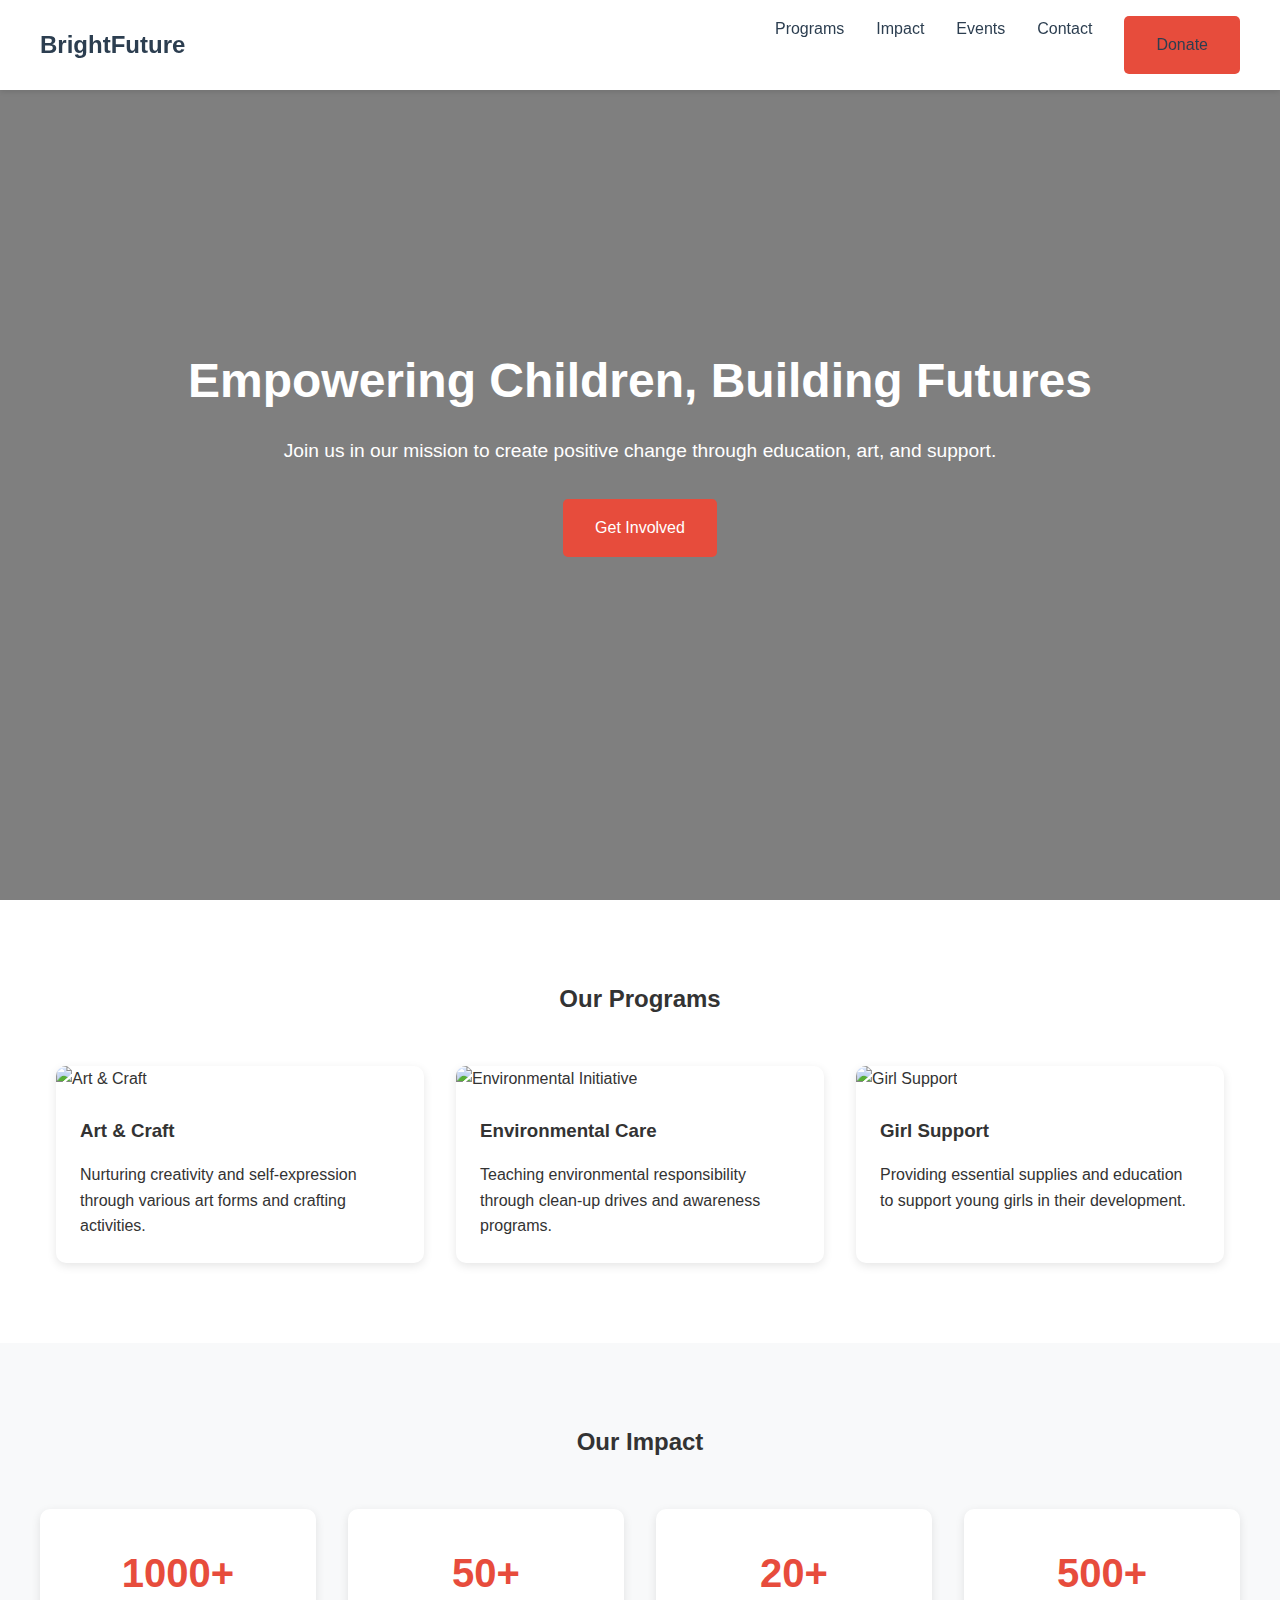
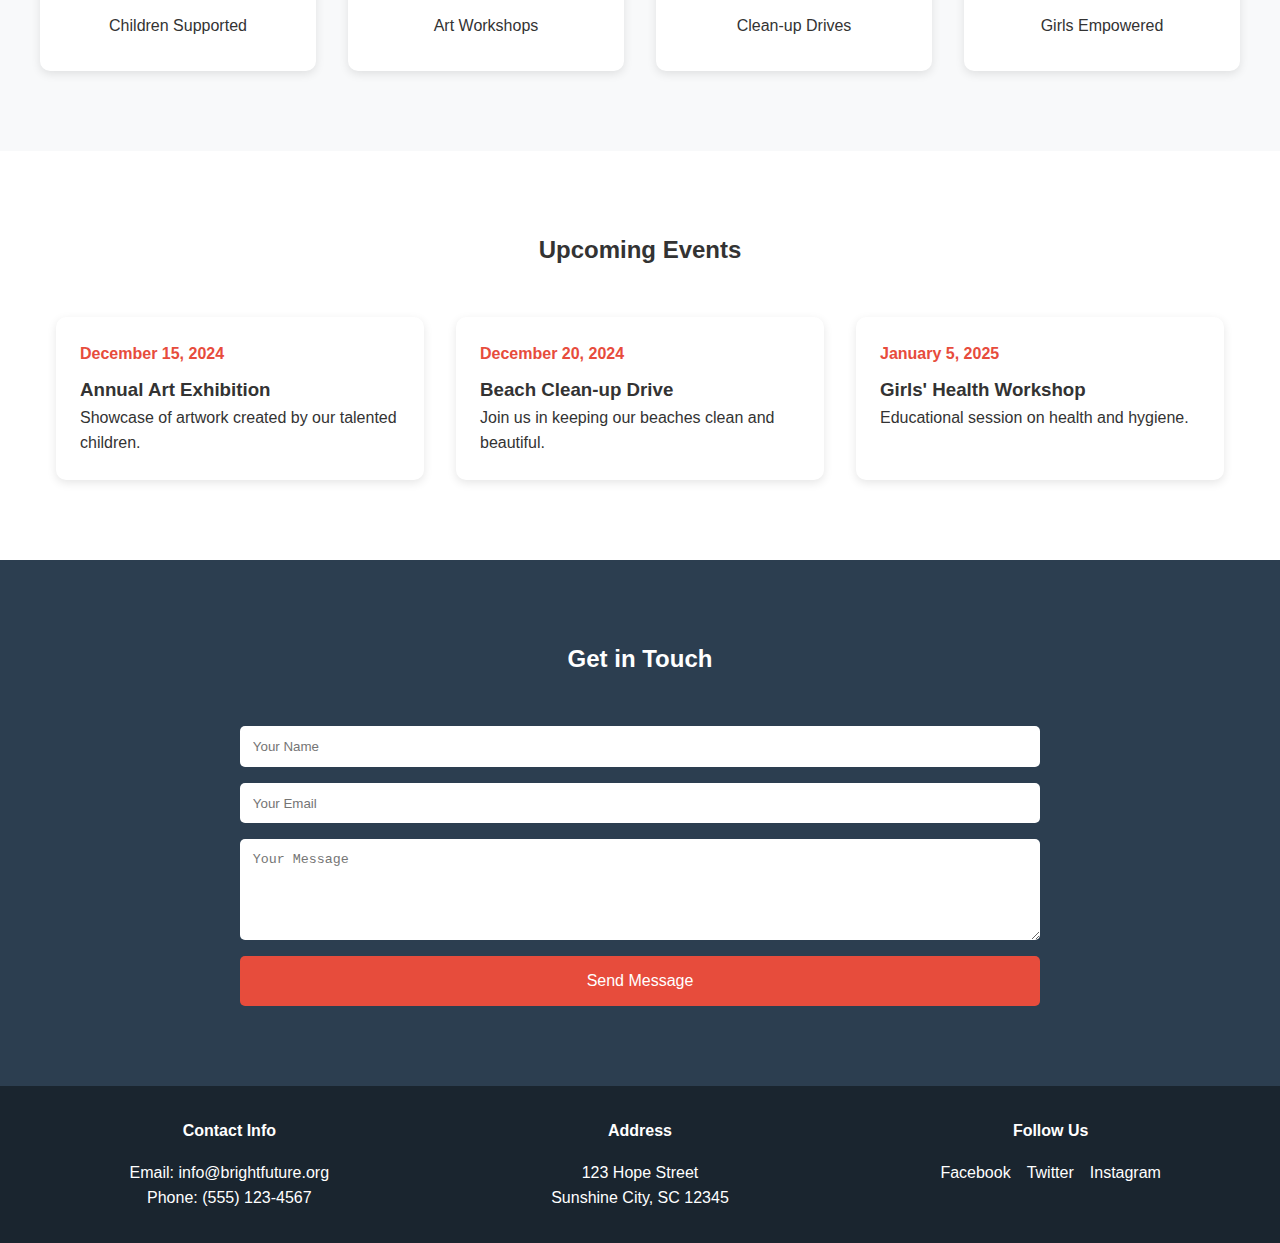
==== index.html @ 6d3e2729 "first commit" ====
<!DOCTYPE html>
<html lang="en">
<head>
    <meta charset="UTF-8">
    <meta name="viewport" content="width=device-width, initial-scale=1.0">
    <title>BrightFuture - Empowering Children</title>
    <link rel="stylesheet" href="index.css">
    <style>

    </style>
</head>
<body>
    <nav>
        <div class="nav-content">
            <div class="logo">BrightFuture</div>
            <div class="nav-links">
                <a href="#programs">Programs</a>
                <a href="#impact">Impact</a>
                <a href="#events">Events</a>
                <a href="#contact">Contact</a>
                <a href="#" class="cta-button">Donate</a>
            </div>
        </div>
    </nav>

    <section class="hero">
        <div class="hero-content">
            <h1>Empowering Children, Building Futures</h1>
            <p>Join us in our mission to create positive change through education, art, and support.</p>
            <a href="#contact" class="cta-button">Get Involved</a>
        </div>
    </section>

    <section id="programs" class="programs">
        <h2 class="section-title">Our Programs</h2>
        <div class="program-grid">
            <div class="program-card">
                <img src="/api/placeholder/400/300" alt="Art & Craft" class="program-image">
                <div class="program-content">
                    <h3>Art & Craft</h3>
                    <p>Nurturing creativity and self-expression through various art forms and crafting activities.</p>
                </div>
            </div>
            <div class="program-card">
                <img src="/api/placeholder/400/300" alt="Environmental Initiative" class="program-image">
                <div class="program-content">
                    <h3>Environmental Care</h3>
                    <p>Teaching environmental responsibility through clean-up drives and awareness programs.</p>
                </div>
            </div>
            <div class="program-card">
                <img src="/api/placeholder/400/300" alt="Girl Support" class="program-image">
                <div class="program-content">
                    <h3>Girl Support</h3>
                    <p>Providing essential supplies and education to support young girls in their development.</p>
                </div>
            </div>
        </div>
    </section>

    <section id="impact" class="impact">
        <div class="impact-content">
            <h2 class="section-title">Our Impact</h2>
            <div class="stats-grid">
                <div class="stat-card">
                    <div class="stat-number">1000+</div>
                    <p>Children Supported</p>
                </div>
                <div class="stat-card">
                    <div class="stat-number">50+</div>
                    <p>Art Workshops</p>
                </div>
                <div class="stat-card">
                    <div class="stat-number">20+</div>
                    <p>Clean-up Drives</p>
                </div>
                <div class="stat-card">
                    <div class="stat-number">500+</div>
                    <p>Girls Empowered</p>
                </div>
            </div>
        </div>
    </section>

    <section id="events" class="events">
        <h2 class="section-title">Upcoming Events</h2>
        <div class="event-list">
            <div class="event-card">
                <div class="event-content">
                    <div class="event-date">December 15, 2024</div>
                    <h3>Annual Art Exhibition</h3>
                    <p>Showcase of artwork created by our talented children.</p>
                </div>
            </div>
            <div class="event-card">
                <div class="event-content">
                    <div class="event-date">December 20, 2024</div>
                    <h3>Beach Clean-up Drive</h3>
                    <p>Join us in keeping our beaches clean and beautiful.</p>
                </div>
            </div>
            <div class="event-card">
                <div class="event-content">
                    <div class="event-date">January 5, 2025</div>
                    <h3>Girls' Health Workshop</h3>
                    <p>Educational session on health and hygiene.</p>
                </div>
            </div>
        </div>
    </section>

    <section id="contact" class="contact">
        <div class="contact-content">
            <h2 class="section-title">Get in Touch</h2>
            <form class="contact-form">
                <div class="form-group">
                    <input type="text" placeholder="Your Name" required>
                </div>
                <div class="form-group">
                    <input type="email" placeholder="Your Email" required>
                </div>
                <div class="form-group">
                    <textarea placeholder="Your Message" rows="5" required></textarea>
                </div>
                <button type="submit" class="submit-button">Send Message</button>
            </form>
        </div>
    </section>

    <footer>
        <div class="footer-content">
            <div class="footer-section">
                <h4>Contact Info</h4>
                <p>Email: info@brightfuture.org</p>
                <p>Phone: (555) 123-4567</p>
            </div>
            <div class="footer-section">
                <h4>Address</h4>
                <p>123 Hope Street</p>
                <p>Sunshine City, SC 12345</p>
            </div>
            <div class="footer-section">
                <h4>Follow Us</h4>
                <div class="social-links">
                    <a href="#">Facebook</a>
                    <a href="#">Twitter</a>
                    <a href="#">Instagram</a>
                </div>
            </div>
        </div>
    </footer>

    <script>
        // Smooth scrolling for navigation links
        document.querySelectorAll('a[href^="#"]').forEach(anchor => {
            anchor.addEventListener('click', function (e) {
                e.preventDefault();
                const target = document.querySelector(this.getAttribute('href'));
                if (target) {
                    target.scrollIntoView({
                        behavior: 'smooth'
                    });
                }
            });
        });

        // Form submission handler
        document.querySelector('.contact-form').addEventListener('submit', function(e) {
            e.preventDefault();
            alert('Thank you for your message! We will get back to you soon.');
            this.reset();
        });
    </script>
</body>
</html>
---- index.css ----
/* Reset and base styles */
        * {
            margin: 0;
            padding: 0;
            box-sizing: border-box;
        }

        body {
            font-family: 'Segoe UI', Tahoma, Geneva, Verdana, sans-serif;
            line-height: 1.6;
            color: #333;
        }

        /* Navigation */
        nav {
            background-color: #fff;
            padding: 1rem;
            position: fixed;
            width: 100%;
            top: 0;
            box-shadow: 0 2px 5px rgba(0,0,0,0.1);
            z-index: 1000;
        }

        .nav-content {
            max-width: 1200px;
            margin: 0 auto;
            display: flex;
            justify-content: space-between;
            align-items: center;
        }

        .logo {
            font-size: 1.5rem;
            font-weight: bold;
            color: #2c3e50;
        }

        .nav-links {
            display: flex;
            gap: 2rem;
        }

        .nav-links a {
            text-decoration: none;
            color: #2c3e50;
            font-weight: 500;
            transition: color 0.3s;
        }

        .nav-links a:hover {
            color: #e74c3c;
        }

        /* Hero Section */
        .hero {
            background-image: linear-gradient(rgba(0,0,0,0.5), rgba(0,0,0,0.5)), url('/api/placeholder/1200/600');
            height: 100vh;
            background-size: cover;
            background-position: center;
            display: flex;
            align-items: center;
            justify-content: center;
            text-align: center;
            color: white;
            padding: 0 1rem;
        }

        .hero-content h1 {
            font-size: 3rem;
            margin-bottom: 1rem;
        }

        .hero-content p {
            font-size: 1.2rem;
            margin-bottom: 2rem;
        }

        .cta-button {
            display: inline-block;
            padding: 1rem 2rem;
            background-color: #e74c3c;
            color: white;
            text-decoration: none;
            border-radius: 5px;
            transition: background-color 0.3s;
        }

        .cta-button:hover {
            background-color: #c0392b;
        }

        /* Programs Section */
        .programs {
            padding: 5rem 1rem;
            max-width: 1200px;
            margin: 0 auto;
        }

        .section-title {
            text-align: center;
            margin-bottom: 3rem;
        }

        .program-grid {
            display: grid;
            grid-template-columns: repeat(auto-fit, minmax(250px, 1fr));
            gap: 2rem;
        }

        .program-card {
            background: #fff;
            border-radius: 10px;
            overflow: hidden;
            box-shadow: 0 3px 10px rgba(0,0,0,0.1);
            transition: transform 0.3s;
        }

        .program-card:hover {
            transform: translateY(-5px);
        }

        .program-image {
            width: 100%;
            height: 200px;
            object-fit: cover;
        }

        .program-content {
            padding: 1.5rem;
        }

        .program-content h3 {
            margin-bottom: 1rem;
        }

        /* Impact Section */
        .impact {
            background-color: #f8f9fa;
            padding: 5rem 1rem;
        }

        .impact-content {
            max-width: 1200px;
            margin: 0 auto;
            text-align: center;
        }

        .stats-grid {
            display: grid;
            grid-template-columns: repeat(auto-fit, minmax(200px, 1fr));
            gap: 2rem;
            margin-top: 3rem;
        }

        .stat-card {
            background: white;
            padding: 2rem;
            border-radius: 10px;
            box-shadow: 0 3px 10px rgba(0,0,0,0.1);
        }

        .stat-number {
            font-size: 2.5rem;
            font-weight: bold;
            color: #e74c3c;
            margin-bottom: 0.5rem;
        }

        /* Events Section */
        .events {
            padding: 5rem 1rem;
            max-width: 1200px;
            margin: 0 auto;
        }

        .event-list {
            display: grid;
            grid-template-columns: repeat(auto-fit, minmax(300px, 1fr));
            gap: 2rem;
        }

        .event-card {
            background: white;
            border-radius: 10px;
            overflow: hidden;
            box-shadow: 0 3px 10px rgba(0,0,0,0.1);
        }

        .event-content {
            padding: 1.5rem;
        }

        .event-date {
            color: #e74c3c;
            font-weight: bold;
            margin-bottom: 0.5rem;
        }

        /* Contact Section */
        .contact {
            background-color: #2c3e50;
            color: white;
            padding: 5rem 1rem;
        }

        .contact-content {
            max-width: 800px;
            margin: 0 auto;
            text-align: center;
        }

        .contact-form {
            display: grid;
            gap: 1rem;
            margin-top: 2rem;
        }

        .form-group {
            display: grid;
            gap: 0.5rem;
        }

        input, textarea {
            padding: 0.8rem;
            border: none;
            border-radius: 5px;
        }

        .submit-button {
            background-color: #e74c3c;
            color: white;
            border: none;
            padding: 1rem;
            border-radius: 5px;
            cursor: pointer;
            font-size: 1rem;
            transition: background-color 0.3s;
        }

        .submit-button:hover {
            background-color: #c0392b;
        }

        /* Footer */
        footer {
            background-color: #1a252f;
            color: white;
            padding: 2rem 1rem;
            text-align: center;
        }

        .footer-content {
            max-width: 1200px;
            margin: 0 auto;
            display: grid;
            grid-template-columns: repeat(auto-fit, minmax(200px, 1fr));
            gap: 2rem;
        }

        .footer-section h4 {
            margin-bottom: 1rem;
        }

        .social-links {
            display: flex;
            justify-content: center;
            gap: 1rem;
            margin-top: 1rem;
        }

        .social-links a {
            color: white;
            text-decoration: none;
        }

        /* Mobile Responsive */
        @media (max-width: 768px) {
            .nav-content {
                flex-direction: column;
                gap: 1rem;
            }

            .hero-content h1 {
                font-size: 2rem;
            }

            .stats-grid {
                grid-template-columns: 1fr;
            }
        }
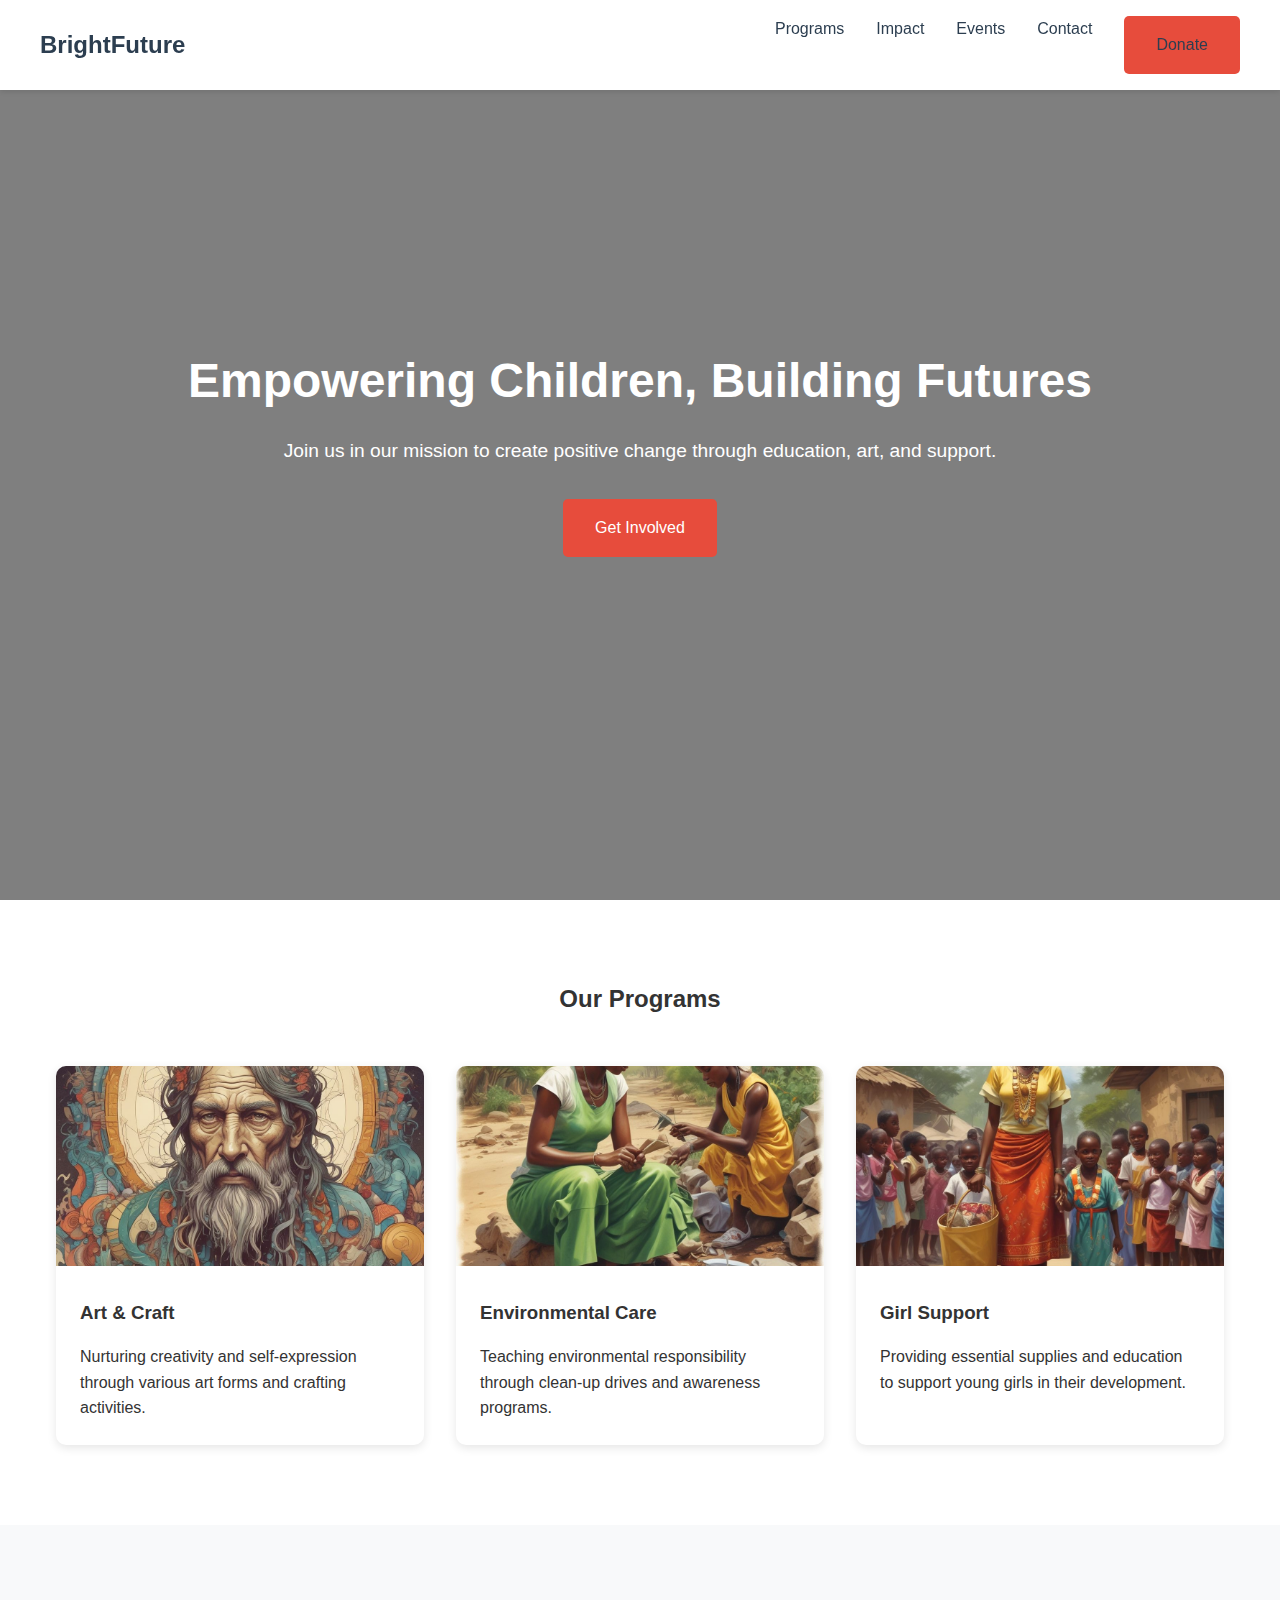
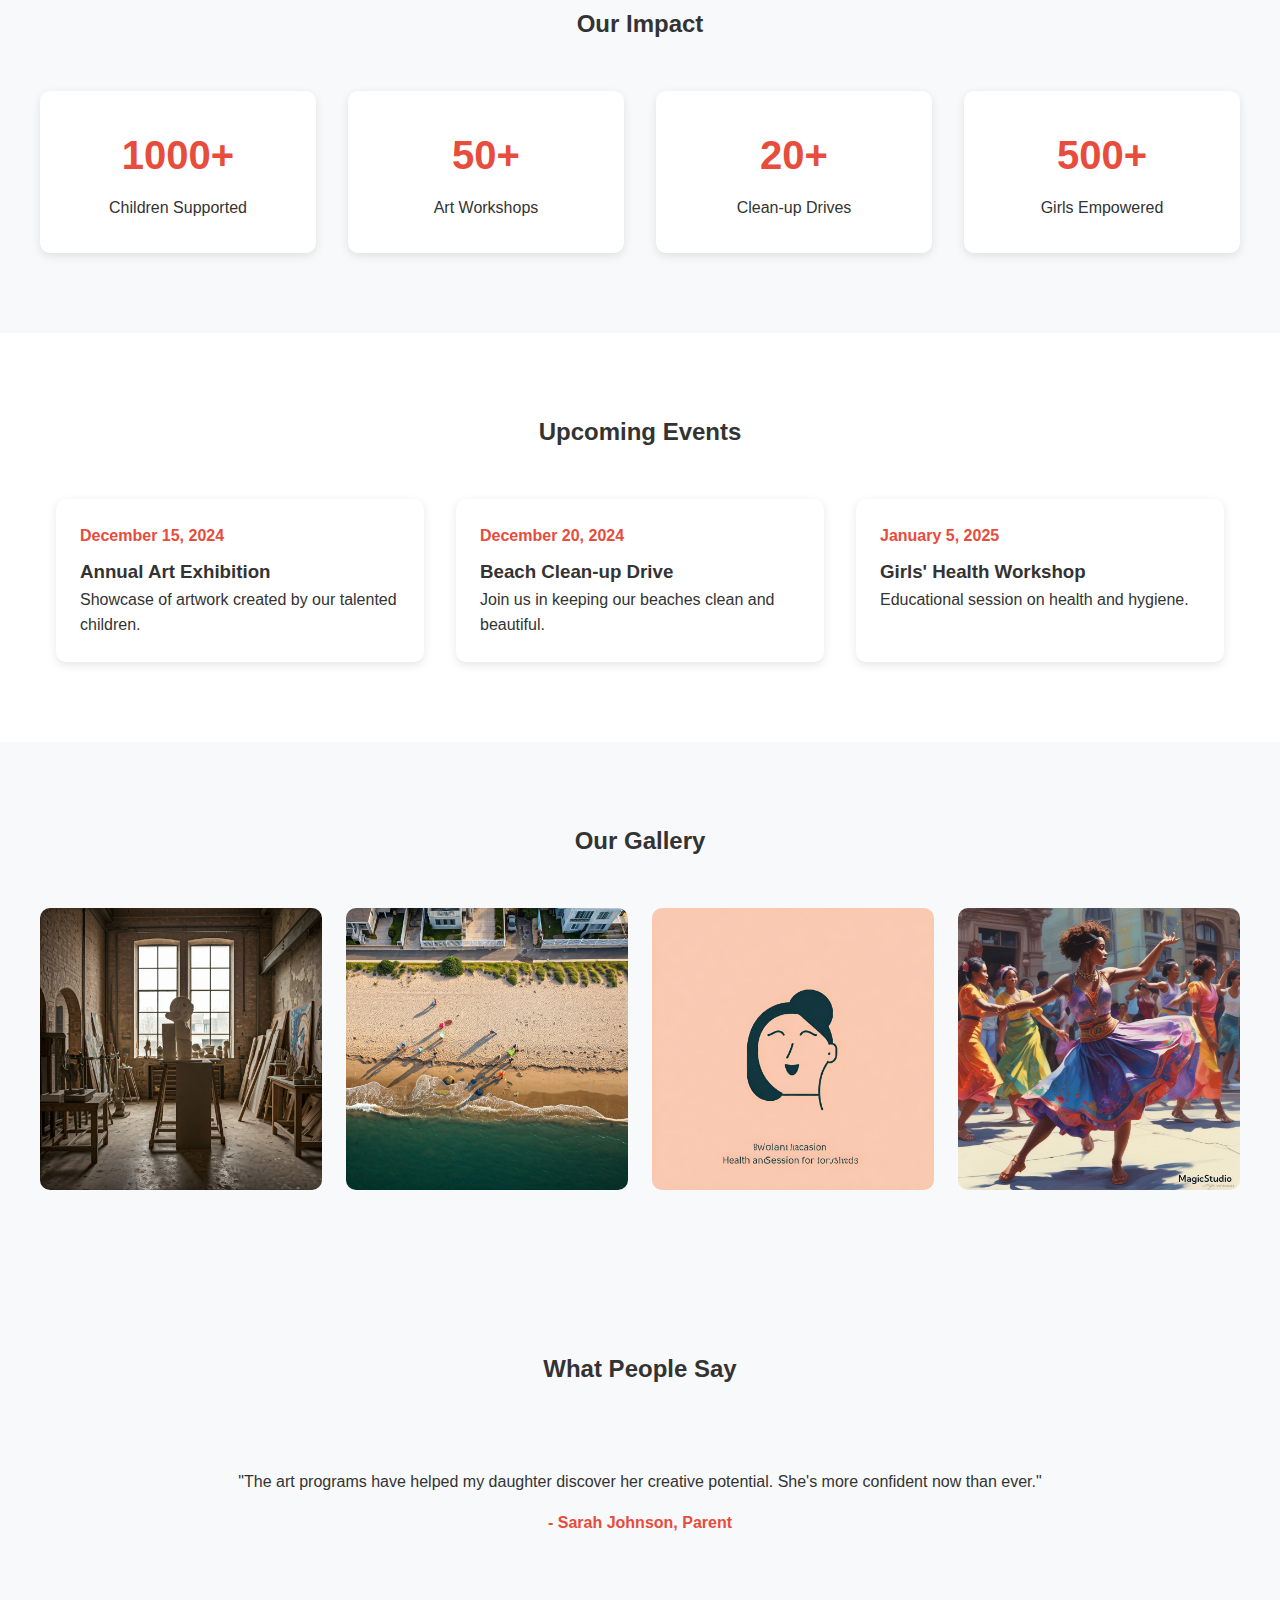
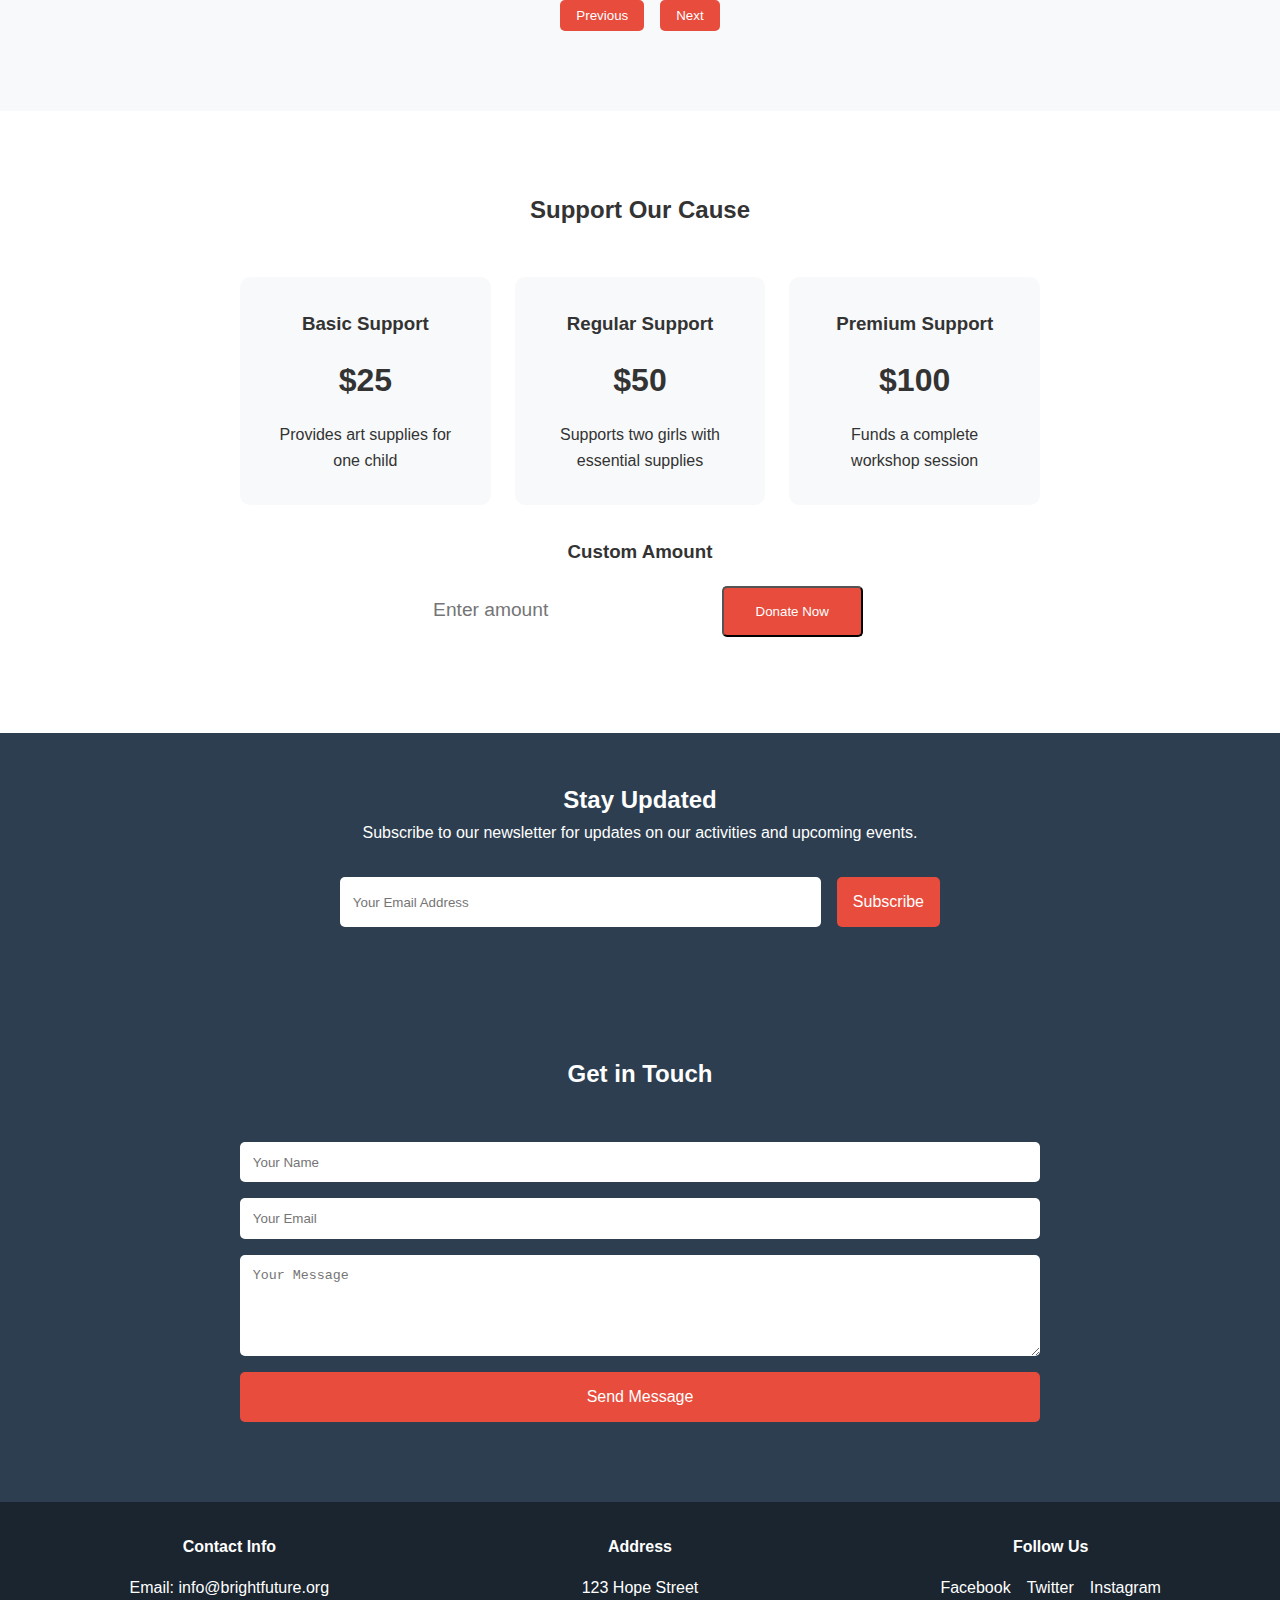
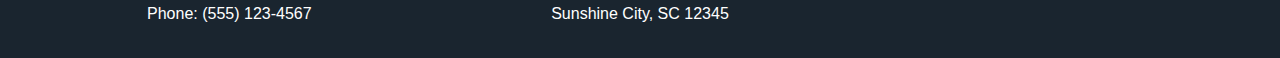
==== commit b7c4911e: "2nd  commit" ====
--- a/index.html
+++ b/index.html
@@ -11,6 +11,7 @@
     </style>
 </head>
 <body>
+    <div class="progress-bar"></div>
     <nav>
         <div class="nav-content">
             <div class="logo">BrightFuture</div>
@@ -23,7 +24,7 @@
             </div>
         </div>
     </nav>
-
+    
     <section class="hero">
         <div class="hero-content">
             <h1>Empowering Children, Building Futures</h1>
@@ -36,21 +37,21 @@
         <h2 class="section-title">Our Programs</h2>
         <div class="program-grid">
             <div class="program-card">
-                <img src="/api/placeholder/400/300" alt="Art & Craft" class="program-image">
+                <img src="images/programs/art&craft.jpg" alt="Art & Craft" class="program-image">
                 <div class="program-content">
                     <h3>Art & Craft</h3>
                     <p>Nurturing creativity and self-expression through various art forms and crafting activities.</p>
                 </div>
             </div>
             <div class="program-card">
-                <img src="/api/placeholder/400/300" alt="Environmental Initiative" class="program-image">
+                <img src="images/programs/enviroment.jpg" alt="Environmental Initiative" class="program-image">
                 <div class="program-content">
                     <h3>Environmental Care</h3>
                     <p>Teaching environmental responsibility through clean-up drives and awareness programs.</p>
                 </div>
             </div>
             <div class="program-card">
-                <img src="/api/placeholder/400/300" alt="Girl Support" class="program-image">
+                <img src="images/programs/girl-support.jpg" alt="Girl Support" class="program-image">
                 <div class="program-content">
                     <h3>Girl Support</h3>
                     <p>Providing essential supplies and education to support young girls in their development.</p>
@@ -110,6 +111,107 @@
         </div>
     </section>
 
+    <section class="gallery">
+        <div class="gallery-content">
+            <h2 class="section-title">Our Gallery</h2>
+            <div class="gallery-grid">
+                <div class="gallery-item">
+                    <img src="images/gallery/Art-workshop.jpeg" alt="Art Workshop">
+                    <div class="gallery-overlay">
+                        <h3>Art Workshop</h3>
+                        <p>Children expressing creativity through painting</p>
+                    </div>
+                </div>
+                <div class="gallery-item">
+                    <img src="images/gallery/community-cleanup.jpeg" alt="Community Cleanup">
+                    <div class="gallery-overlay">
+                        <h3>Community Cleanup</h3>
+                        <p>Community effort to clean our beaches</p>
+                    </div>
+                </div>
+                <div class="gallery-item">
+                    <img src="images/gallery/girls.jpeg" alt="Girls Workshop">
+                    <div class="gallery-overlay">
+                        <h3>Girls Workshop</h3>
+                        <p>Educational session on health and hygiene</p>
+                    </div>
+                </div>
+                <div class="gallery-item">
+                    <img src="images/gallery/culture-events.jpg" alt="Cultural Event">
+                    <div class="gallery-overlay">
+                        <h3>Cultural Event</h3>
+                        <p>Celebrating diversity through dance</p>
+                    </div>
+                </div>
+            </div>
+        </div>
+    </section>
+
+    <section class="testimonials">
+        <div class="testimonials-content">
+            <h2 class="section-title">What People Say</h2>
+            <div class="testimonial-slider">
+                <div class="testimonial-track">
+                    <div class="testimonial-slide">
+                        <p>"The art programs have helped my daughter discover her creative potential. She's more confident now than ever."</p>
+                        <div class="testimonial-author">- Sarah Johnson, Parent</div>
+                    </div>
+                    <div class="testimonial-slide">
+                        <p>"The environmental initiatives teach our children to be responsible citizens. It's amazing to see them so passionate about cleaning up our community."</p>
+                        <div class="testimonial-author">- Michael Chen, Volunteer</div>
+                    </div>
+                    <div class="testimonial-slide">
+                        <p>"The support provided to young girls has made a significant impact in our community. It's truly transformative."</p>
+                        <div class="testimonial-author">- Emily Rodriguez, Community Leader</div>
+                    </div>
+                </div>
+                <div class="slider-buttons">
+                    <button class="slider-button prev">Previous</button>
+                    <button class="slider-button next">Next</button>
+                </div>
+            </div>
+        </div>
+    </section>
+
+    <section class="donation">
+        <div class="donation-content">
+            <h2 class="section-title">Support Our Cause</h2>
+            <div class="donation-options">
+                <div class="donation-option" data-amount="25">
+                    <h3>Basic Support</h3>
+                    <div class="donation-amount">$25</div>
+                    <p>Provides art supplies for one child</p>
+                </div>
+                <div class="donation-option" data-amount="50">
+                    <h3>Regular Support</h3>
+                    <div class="donation-amount">$50</div>
+                    <p>Supports two girls with essential supplies</p>
+                </div>
+                <div class="donation-option" data-amount="100">
+                    <h3>Premium Support</h3>
+                    <div class="donation-amount">$100</div>
+                    <p>Funds a complete workshop session</p>
+                </div>
+            </div>
+            <div class="custom-donation">
+                <h3>Custom Amount</h3>
+                <input type="number" min="1" placeholder="Enter amount">
+                <button class="cta-button">Donate Now</button>
+            </div>
+        </div>
+    </section>
+
+    <section class="newsletter">
+        <div class="newsletter-content">
+            <h2>Stay Updated</h2>
+            <p>Subscribe to our newsletter for updates on our activities and upcoming events.</p>
+            <form class="newsletter-form">
+                <input type="email" placeholder="Your Email Address" required>
+                <button type="submit" class="submit-button">Subscribe</button>
+            </form>
+        </div>
+    </section>
+
     <section id="contact" class="contact">
         <div class="contact-content">
             <h2 class="section-title">Get in Touch</h2>
@@ -150,6 +252,15 @@
             </div>
         </div>
     </footer>
+
+    <!-- Modal -->
+    <div class="modal">
+        <div class="modal-content">
+            <button class="close-modal">&times;</button>
+            <h2>Thank You!</h2>
+            <p>Your submission has been received. We'll get back to you soon.</p>
+        </div>
+    </div>
 
     <script>
         // Smooth scrolling for navigation links
@@ -171,6 +282,101 @@
             alert('Thank you for your message! We will get back to you soon.');
             this.reset();
         });
+
+        // Mobile Menu Toggle
+        const mobileMenuButton = document.querySelector('.mobile-menu-button');
+        const navLinks = document.querySelector('.nav-links');
+
+        mobileMenuButton?.addEventListener('click', () => {
+            navLinks.classList.toggle('active');
+        });
+
+        // Testimonial Slider
+        let currentSlide = 0;
+        const track = document.querySelector('.testimonial-track');
+        const slides = document.querySelectorAll('.testimonial-slide');
+        const prevButton = document.querySelector('.slider-button.prev');
+        const nextButton = document.querySelector('.slider-button.next');
+
+        function updateSlider() {
+            track.style.transform = `translateX(-${currentSlide * 100}%)`;
+        }
+
+        prevButton?.addEventListener('click', () => {
+            currentSlide = (currentSlide - 1 + slides.length) % slides.length;
+            updateSlider();
+        });
+
+        nextButton?.addEventListener('click', () => {
+            currentSlide = (currentSlide + 1) % slides.length;
+            updateSlider();
+        });
+
+        // Auto-advance slides
+        setInterval(() => {
+            currentSlide = (currentSlide + 1) % slides.length;
+            updateSlider();
+        }, 5000);
+
+        // Donation Options
+        const donationOptions = document.querySelectorAll('.donation-option');
+        donationOptions.forEach(option => {
+            option.addEventListener('click', () => {
+                const amount = option.dataset.amount;
+                document.querySelector('.custom-donation input').value = amount;
+            });
+        });
+
+        // Progress Bar
+        window.addEventListener('scroll', () => {
+            const winScroll = document.body.scrollTop || document.documentElement.scrollTop;
+            const height = document.documentElement.scrollHeight - document.documentElement.clientHeight;
+            const scrolled = (winScroll / height) * 100;
+            document.querySelector('.progress-bar').style.width = scrolled + '%';
+        });
+
+        // Modal Handling
+        const modal = document.querySelector('.modal');
+        const closeModal = document.querySelector('.close-modal');
+
+        function showModal() {
+            modal.classList.add('active');
+        }
+
+        closeModal?.addEventListener('click', () => {
+            modal.classList.remove('active');
+        });
+
+        // Form Submissions
+        const contactForm = document.querySelector('.contact-form');
+        const newsletterForm = document.querySelector('.newsletter-form');
+
+        contactForm?.addEventListener('submit', (e) => {
+            e.preventDefault();
+            showModal();
+            contactForm.reset();
+        });
+
+        newsletterForm?.addEventListener('submit', (e) => {
+            e.preventDefault();
+            showModal();
+            newsletterForm.reset();
+        });
+
+        // Intersection Observer for animations
+        const observer = new IntersectionObserver((entries) => {
+            entries.forEach(entry => {
+                if (entry.isIntersecting) {
+                    entry.target.classList.add('animate');
+                }
+            });
+        }, {
+            threshold: 0.1
+        });
+
+        document.querySelectorAll('section').forEach(section => {
+            observer.observe(section);
+        });
     </script>
 </body>
 </html>--- a/index.css
+++ b/index.css
@@ -288,4 +288,261 @@
             .stats-grid {
                 grid-template-columns: 1fr;
             }
-        }+        }
+
+ /* Gallery Section */
+ .gallery {
+     padding: 5rem 1rem;
+     background-color: #f8f9fa;
+ }
+
+ .gallery-content {
+     max-width: 1200px;
+     margin: 0 auto;
+ }
+
+ .gallery-grid {
+     display: grid;
+     grid-template-columns: repeat(auto-fill, minmax(250px, 1fr));
+     gap: 1.5rem;
+     margin-top: 2rem;
+ }
+
+ .gallery-item {
+     position: relative;
+     aspect-ratio: 1;
+     overflow: hidden;
+     border-radius: 10px;
+     cursor: pointer;
+ }
+
+ .gallery-item img {
+     width: 100%;
+     height: 100%;
+     object-fit: cover;
+     transition: transform 0.3s;
+ }
+
+ .gallery-item:hover img {
+     transform: scale(1.1);
+ }
+
+ .gallery-overlay {
+     position: absolute;
+     bottom: 0;
+     left: 0;
+     right: 0;
+     background: rgba(0, 0, 0, 0.7);
+     color: white;
+     padding: 1rem;
+     transform: translateY(100%);
+     transition: transform 0.3s;
+ }
+
+ .gallery-item:hover .gallery-overlay {
+     transform: translateY(0);
+ }
+
+ /* Donation Section */
+ .donation {
+     padding: 5rem 1rem;
+     background-color: #fff;
+ }
+
+ .donation-content {
+     max-width: 800px;
+     margin: 0 auto;
+     text-align: center;
+ }
+
+ .donation-options {
+     display: grid;
+     grid-template-columns: repeat(auto-fit, minmax(200px, 1fr));
+     gap: 1.5rem;
+     margin-top: 2rem;
+ }
+
+ .donation-option {
+     background: #f8f9fa;
+     padding: 2rem;
+     border-radius: 10px;
+     cursor: pointer;
+     transition: all 0.3s;
+ }
+
+ .donation-option:hover {
+     background: #e74c3c;
+     color: white;
+ }
+
+ .donation-amount {
+     font-size: 2rem;
+     font-weight: bold;
+     margin: 1rem 0;
+ }
+
+ .custom-donation {
+     margin-top: 2rem;
+ }
+
+ .custom-donation input {
+     width: 100%;
+     max-width: 300px;
+     padding: 1rem;
+     margin: 1rem 0;
+     font-size: 1.2rem;
+ }
+
+ /* Newsletter Section */
+ .newsletter {
+     background-color: #2c3e50;
+     color: white;
+     padding: 3rem 1rem;
+ }
+
+ .newsletter-content {
+     max-width: 600px;
+     margin: 0 auto;
+     text-align: center;
+ }
+
+ .newsletter-form {
+     display: flex;
+     gap: 1rem;
+     margin-top: 2rem;
+ }
+
+ .newsletter-form input {
+     flex: 1;
+     min-width: 0;
+ }
+
+ /* Testimonials Section */
+ .testimonials {
+     padding: 5rem 1rem;
+     background-color: #f8f9fa;
+ }
+
+ .testimonials-content {
+     max-width: 1200px;
+     margin: 0 auto;
+ }
+
+ .testimonial-slider {
+     position: relative;
+     overflow: hidden;
+     margin-top: 2rem;
+ }
+
+ .testimonial-track {
+     display: flex;
+     transition: transform 0.5s;
+ }
+
+ .testimonial-slide {
+     flex: 0 0 100%;
+     padding: 2rem;
+     text-align: center;
+ }
+
+ .testimonial-author {
+     margin-top: 1rem;
+     font-weight: bold;
+     color: #e74c3c;
+ }
+
+ .slider-buttons {
+     display: flex;
+     justify-content: center;
+     gap: 1rem;
+     margin-top: 2rem;
+ }
+
+ .slider-button {
+     background: #e74c3c;
+     color: white;
+     border: none;
+     padding: 0.5rem 1rem;
+     border-radius: 5px;
+     cursor: pointer;
+ }
+
+ /* Mobile Menu */
+ .mobile-menu-button {
+     display: none;
+     background: none;
+     border: none;
+     font-size: 1.5rem;
+     cursor: pointer;
+ }
+
+ @media (max-width: 768px) {
+     .mobile-menu-button {
+         display: block;
+     }
+
+     .nav-links {
+         display: none;
+         width: 100%;
+         flex-direction: column;
+         text-align: center;
+         padding: 1rem 0;
+     }
+
+     .nav-links.active {
+         display: flex;
+     }
+
+     .newsletter-form {
+         flex-direction: column;
+     }
+ }
+
+ /* Modal */
+ .modal {
+     display: none;
+     position: fixed;
+     top: 0;
+     left: 0;
+     width: 100%;
+     height: 100%;
+     background: rgba(0, 0, 0, 0.8);
+     z-index: 1001;
+     justify-content: center;
+     align-items: center;
+ }
+
+ .modal.active {
+     display: flex;
+ }
+
+ .modal-content {
+     background: white;
+     padding: 2rem;
+     border-radius: 10px;
+     max-width: 500px;
+     width: 90%;
+     position: relative;
+ }
+
+ .close-modal {
+     position: absolute;
+     top: 1rem;
+     right: 1rem;
+     background: none;
+     border: none;
+     font-size: 1.5rem;
+     cursor: pointer;
+ }
+
+ /* Progress Bar */
+ .progress-bar {
+     position: fixed;
+     top: 0;
+     left: 0;
+     height: 3px;
+     background: #e74c3c;
+     z-index: 1002;
+     width: 0;
+     transition: width 0.3s;
+ }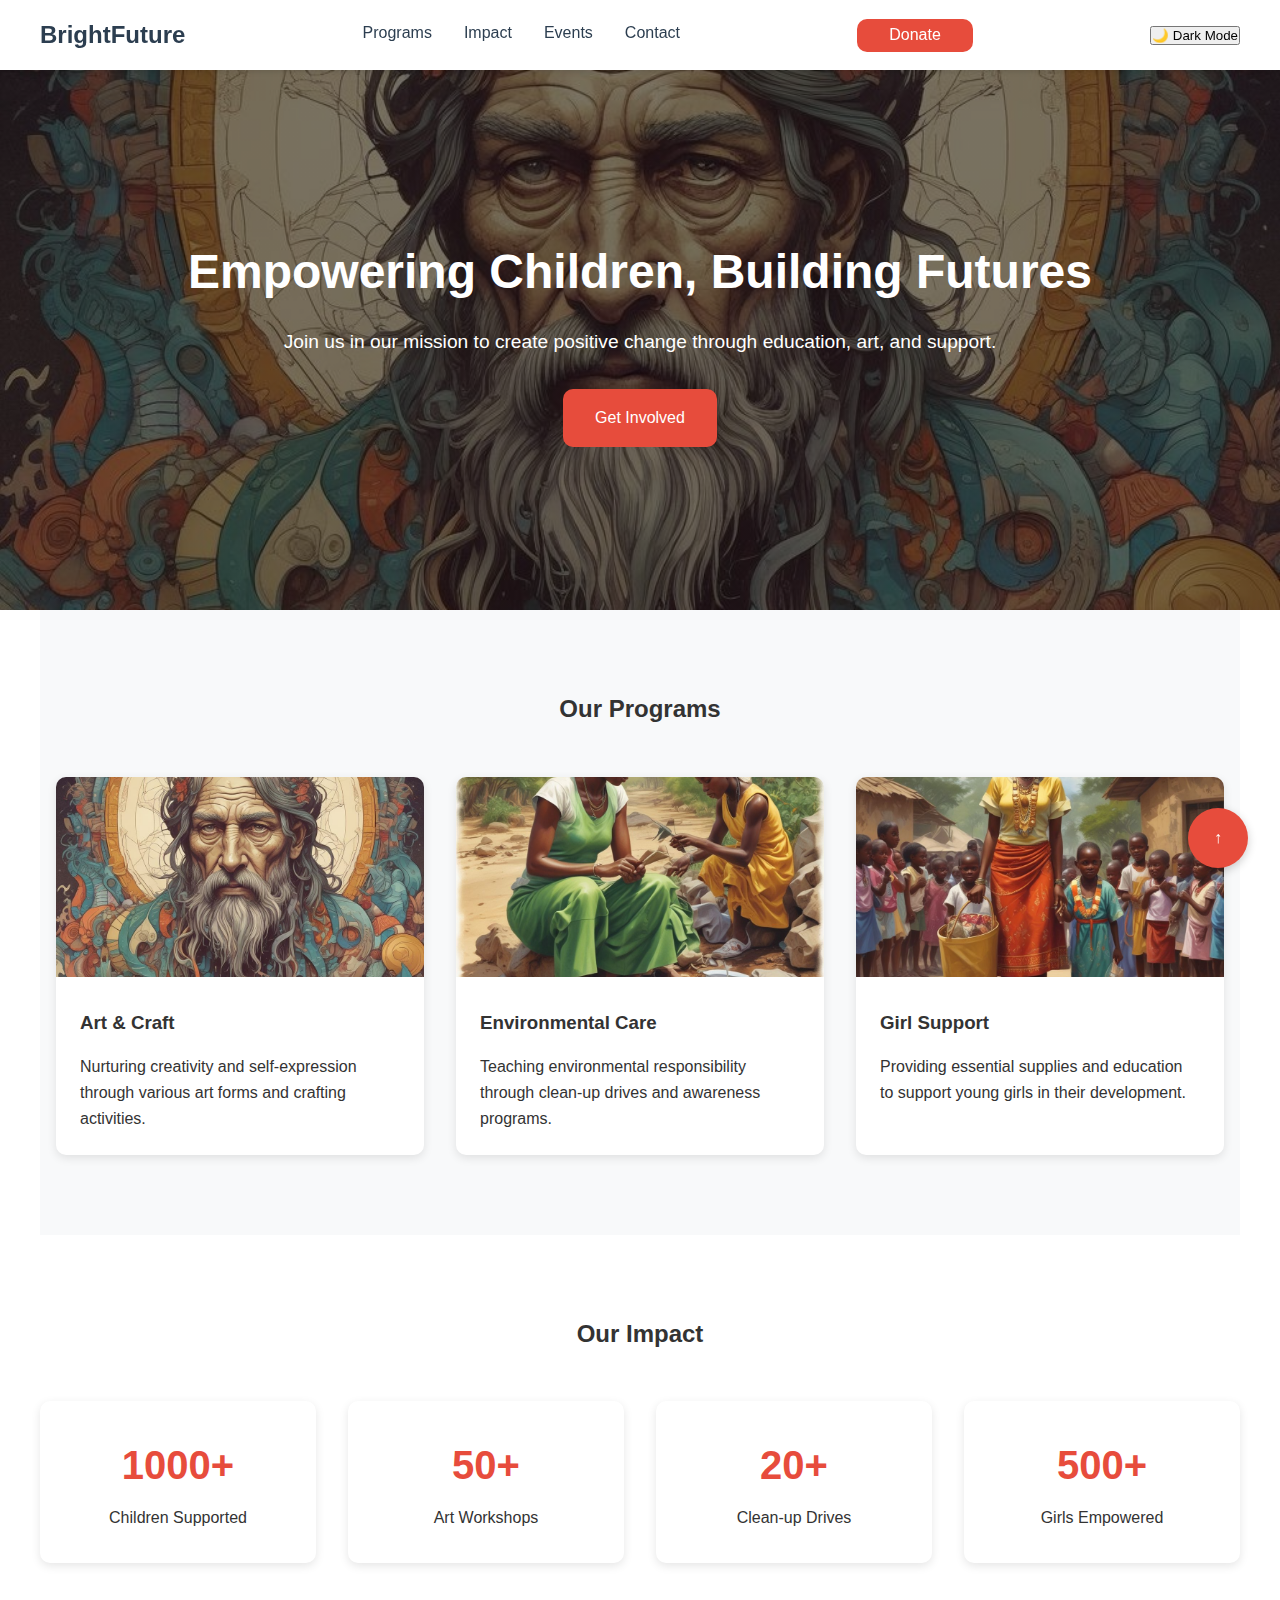
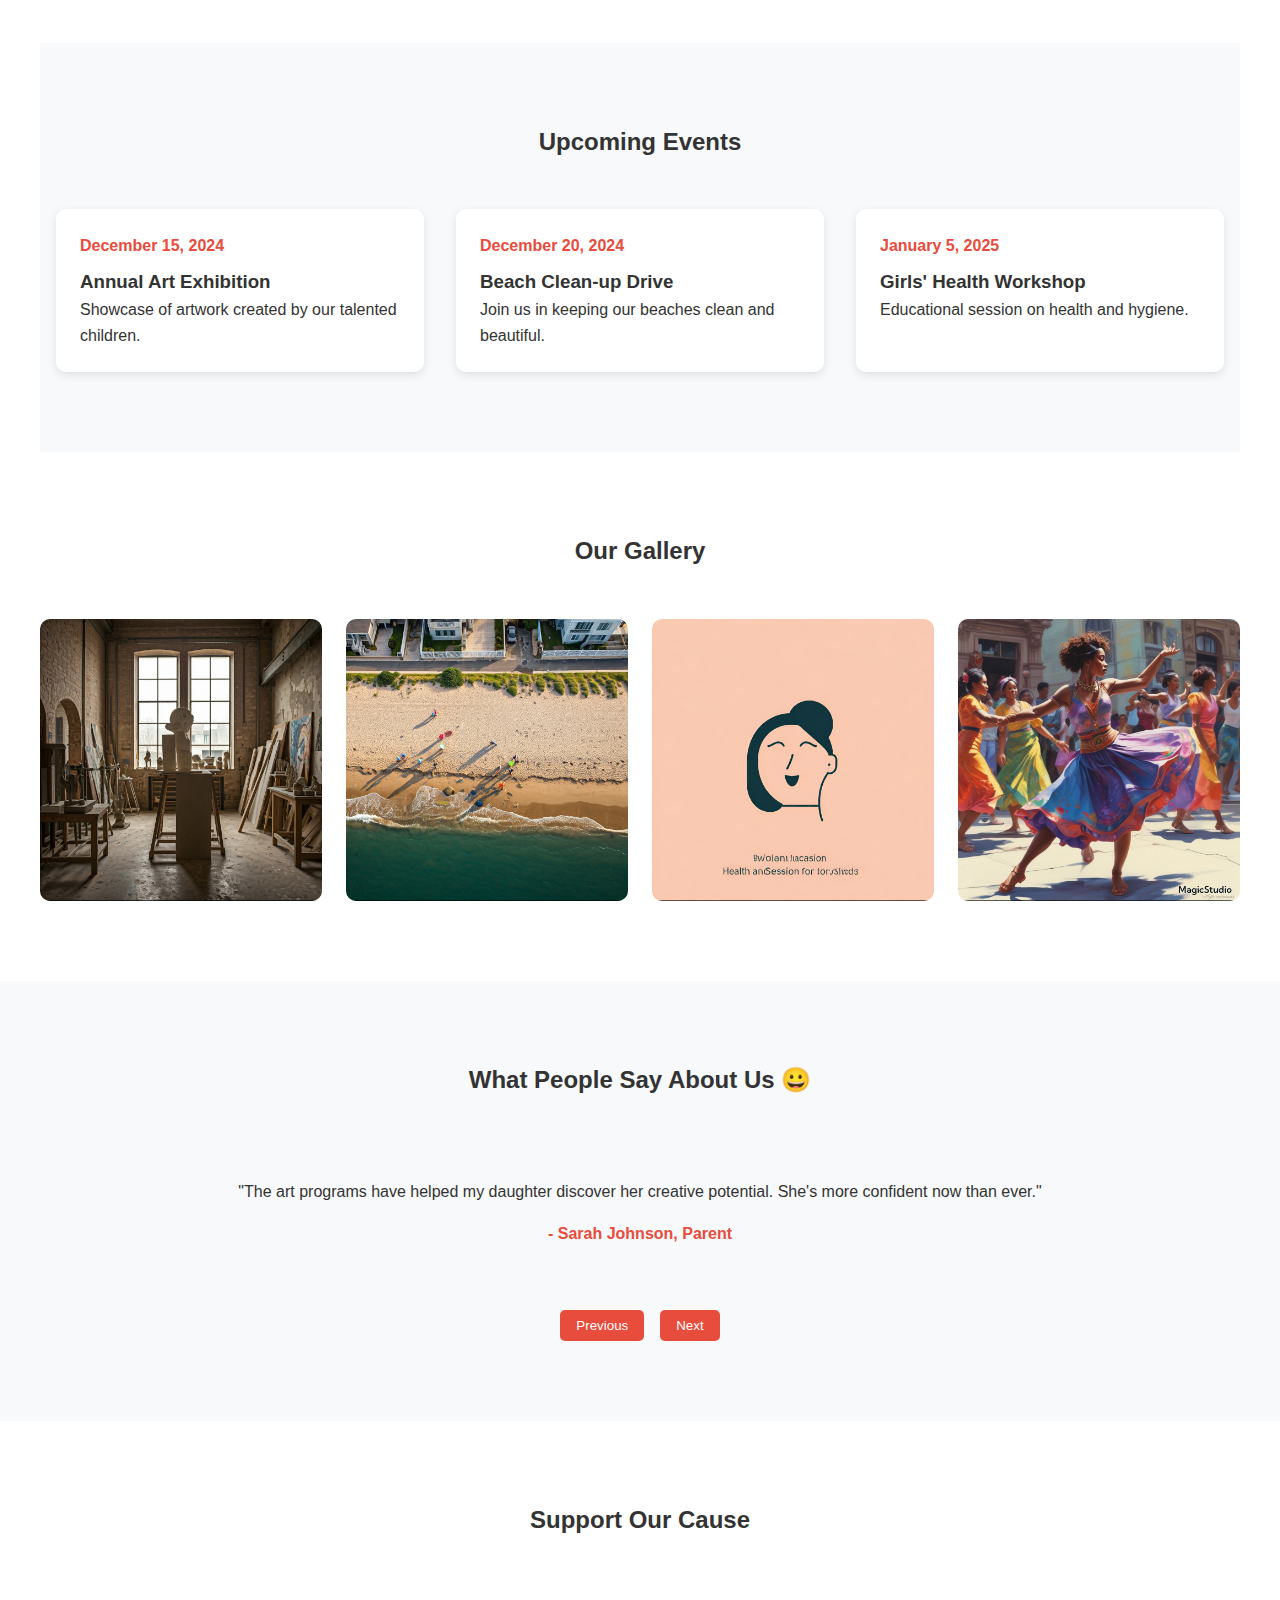
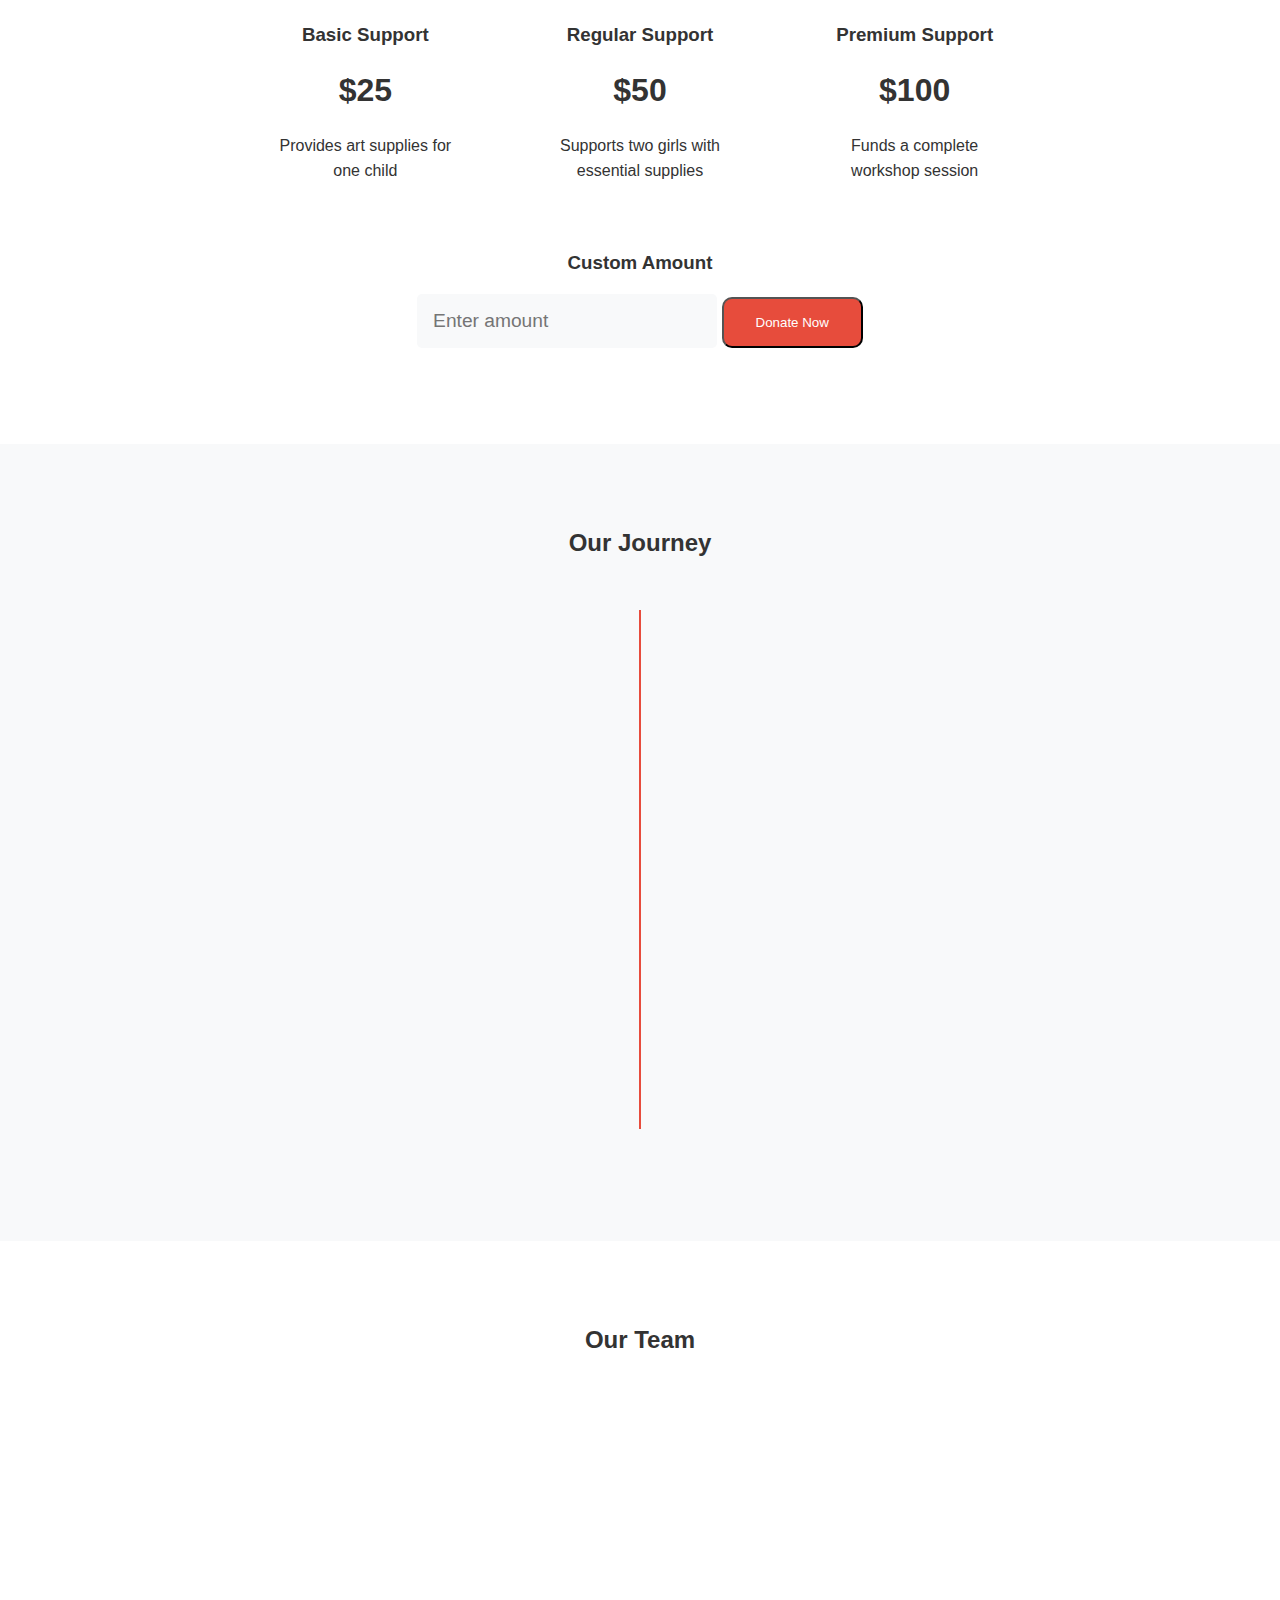
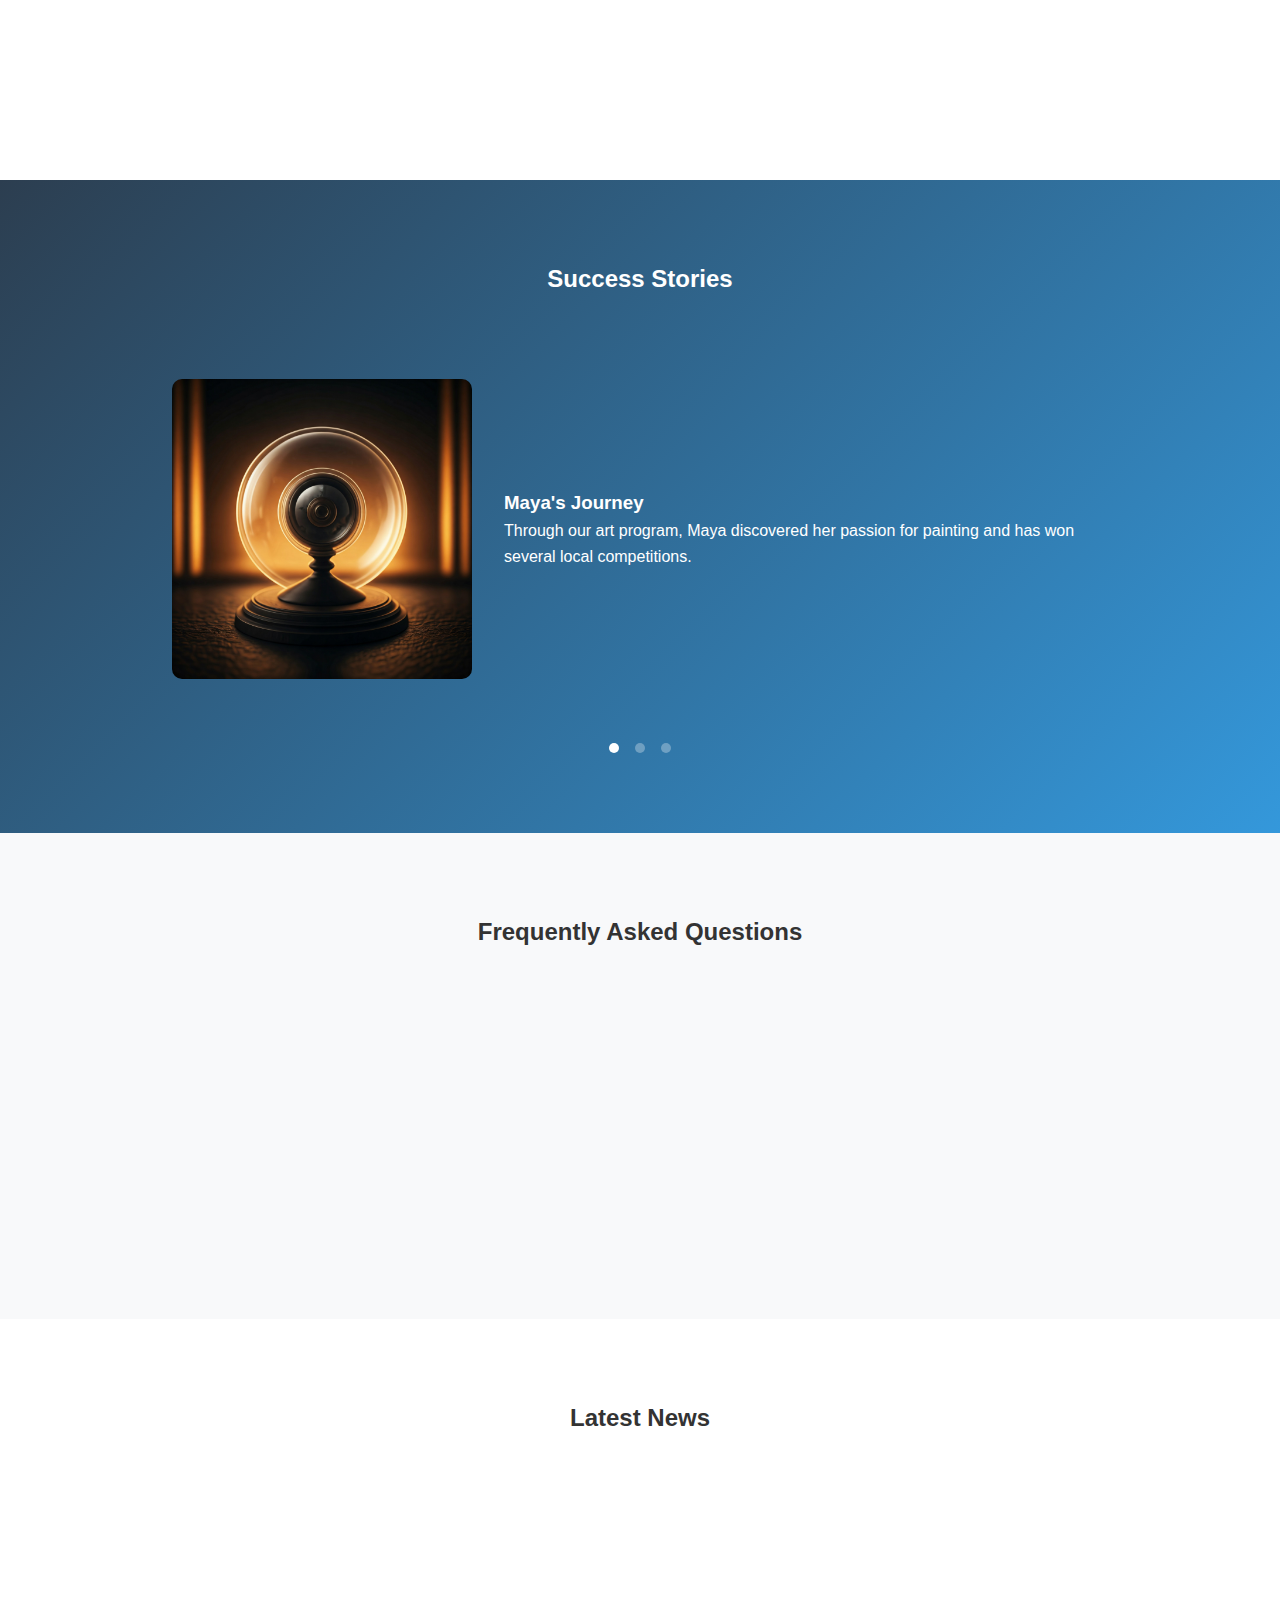
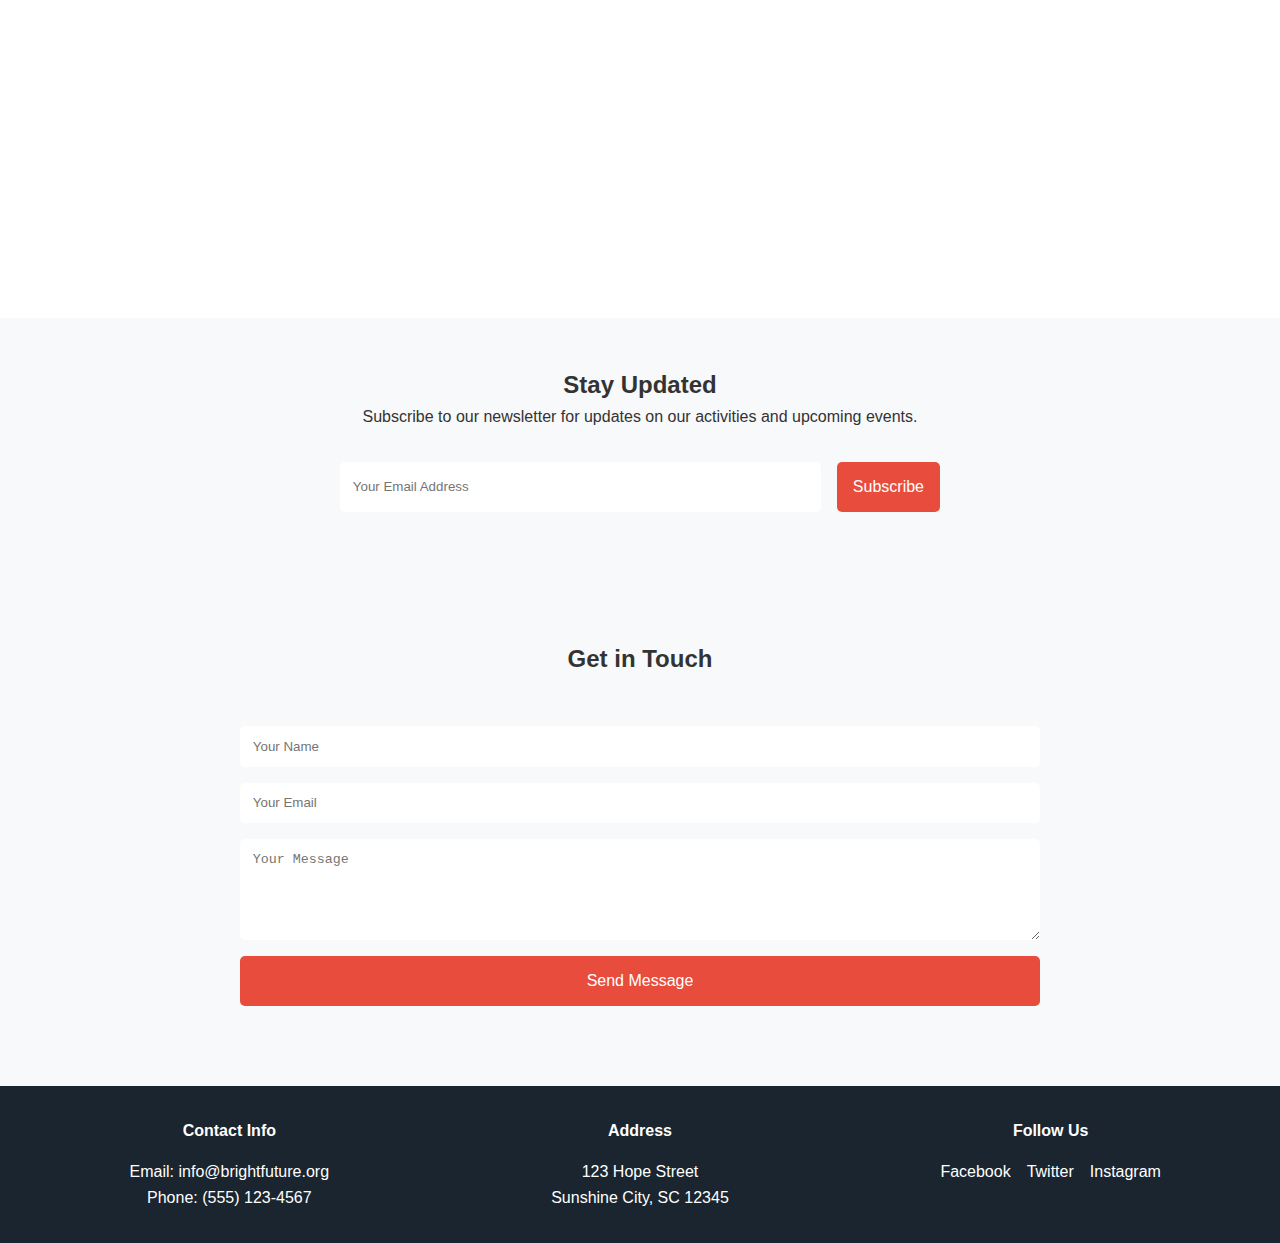
==== commit 1b29fea7: "hhh" ====
--- a/index.html
+++ b/index.html
@@ -6,25 +6,24 @@
     <meta name="viewport" content="width=device-width, initial-scale=1.0">
     <title>BrightFuture - Empowering Children</title>
     <link rel="stylesheet" href="index.css">
-    <style>
-
-    </style>
+    
 </head>
 <body>
-    <div class="progress-bar"></div>
-    <nav>
-        <div class="nav-content">
-            <div class="logo">BrightFuture</div>
-            <div class="nav-links">
-                <a href="#programs">Programs</a>
-                <a href="#impact">Impact</a>
-                <a href="#events">Events</a>
-                <a href="#contact">Contact</a>
-                <a href="#" class="cta-button">Donate</a>
-            </div>
-        </div>
-    </nav>
-    
+        <div class="progress-bar"></div>
+        <nav>
+            <div class="nav-content">
+                <div class="logo">BrightFuture</div>
+                <div class="nav-links">
+                    <a href="#programs">Programs</a>
+                    <a href="#impact">Impact</a>
+                    <a href="#events">Events</a>
+                    <a href="#contact">Contact</a>
+                </div>
+                <a href="#" class="cta-button" >Donate</a>
+                <button id="theme-toggle" class="theme-toggle-btn">🌙 Dark Mode</button>
+                
+            </div>
+        </nav>
     <section class="hero">
         <div class="hero-content">
             <h1>Empowering Children, Building Futures</h1>
@@ -32,6 +31,7 @@
             <a href="#contact" class="cta-button">Get Involved</a>
         </div>
     </section>
+
 
     <section id="programs" class="programs">
         <h2 class="section-title">Our Programs</h2>
@@ -149,7 +149,7 @@
 
     <section class="testimonials">
         <div class="testimonials-content">
-            <h2 class="section-title">What People Say</h2>
+            <h2 class="section-title">What People Say About Us 😀</h2>
             <div class="testimonial-slider">
                 <div class="testimonial-track">
                     <div class="testimonial-slide">
@@ -200,6 +200,180 @@
             </div>
         </div>
     </section>
+
+   <!--  ======== beinning of zero === -->
+    <section class="timeline">
+        <h2 class="section-title">Our Journey</h2>
+        <div class="timeline-content">
+            <div class="timeline-line"></div>
+            <div class="timeline-item fade-in">
+                <div class="timeline-dot"></div>
+                <h3>2018</h3>
+                <p>Founded with a vision to empower children through education and art</p>
+            </div>
+            <div class="timeline-item fade-in">
+                <div class="timeline-dot"></div>
+                <h3>2019</h3>
+                <p>Launched our first art workshop program</p>
+            </div>
+            <div class="timeline-item fade-in">
+                <div class="timeline-dot"></div>
+                <h3>2020</h3>
+                <p>Initiated environmental awareness programs</p>
+            </div>
+            <div class="timeline-item fade-in">
+                <div class="timeline-dot"></div>
+                <h3>2021</h3>
+                <p>Started girl support initiative</p>
+            </div>
+            <div class="timeline-item fade-in">
+                <div class="timeline-dot"></div>
+                <h3>2022</h3>
+                <p>Reached 1000+ children through our programs</p>
+            </div>
+            <div class="timeline-item fade-in">
+                <div class="timeline-dot"></div>
+                <h3>Current</h3>
+                <p>Reached 10000+ children through our programs</p>
+            </div>
+        </div>
+    </section>
+
+    <section class="team">
+        <h2 class="section-title">Our Team</h2>
+        <div class="team-grid">
+            <div class="team-member fade-in">
+                <img src="images/team/f-member.webp" alt="Team Member 1">
+                <h3>Sarah Wilson</h3>
+                <p>Executive Director</p>
+            </div>
+            <div class="team-member fade-in">
+                <img src="images/team/m-member.webp" alt="Team Member 2">
+                <h3>John Davis</h3>
+                <p>Program Coordinator</p>
+            </div>
+            <div class="team-member fade-in">
+                <img src="images/team/f-member.webp" alt="Team Member 3">
+                <h3>Maria Garcia</h3>
+                <p>Art Director</p>
+            </div>
+            <div class="team-member fade-in">
+                <img src="images/team/m-member.webp" alt="Team Member 4">
+                <h3>David Chen</h3>
+                <p>Community Manager</p>
+            </div>
+        </div>
+    </section>
+
+    <section class="success-stories">
+        <h2 class="section-title">Success Stories</h2>
+        <div class="story-carousel">
+            <div class="story-track">
+                <div class="story-slide">
+                    <div class="story-image">
+                        <img src="images/success/scs-1.jpeg" alt="Success Story 1">
+                    </div>
+                    <div class="story-content">
+                        <h3>Maya's Journey</h3>
+                        <p>Through our art program, Maya discovered her passion for painting and has won several local competitions.</p>
+                    </div>
+                </div>
+                <div class="story-slide">
+                    <div class="story-image">
+                        <img src="images/success/scs-2.jpeg" alt="Success Story 2">
+                    </div>
+                    <div class="story-content">
+                        <h3>The Green Warriors</h3>
+                        <p>A group of children initiated their own neighborhood cleaning campaign after participating in our environmental program.</p>
+                    </div>
+                </div>
+                <div class="story-slide">
+                    <div class="story-image">
+                        <img src="images/success/scs-3.jpeg" alt="Success Story 2">
+                    </div>
+                    <div class="story-content">
+                        <h3>The Enviromentalist</h3>
+                        <p>A group of children initiated their own neighborhood cleaning campaign after participating in our environmental program.</p>
+                    </div>
+                </div>
+            </div>
+            <div class="story-indicators"></div>
+        </div>
+    </section>
+
+    <section class="faq">
+        <h2 class="section-title">Frequently Asked Questions</h2>
+        <div class="faq-content">
+            <div class="faq-item fade-in">
+                <div class="faq-question">
+                    <h3>How can I volunteer?</h3>
+                    <span class="toggle">+</span>
+                </div>
+                <div class="faq-answer">
+                    <p>You can volunteer by filling out our volunteer form or contacting us directly. We have various programs that need support.</p>
+                </div>
+            </div>
+            <div class="faq-item fade-in">
+                <div class="faq-question">
+                    <h3>What age groups do you work with?</h3>
+                    <span class="toggle">+</span>
+                </div>
+                <div class="faq-answer">
+                    <p>We work with children aged 6-16 years old across all our programs.</p>
+                </div>
+            </div>
+            <div class="faq-item fade-in">
+                <div class="faq-question">
+                    <h3>How are donations used?</h3>
+                    <span class="toggle">+</span>
+                </div>
+                <div class="faq-answer">
+                    <p>Donations are used to fund our programs, purchase supplies, and support children in need.</p>
+                </div>
+            </div>
+        </div>
+    </section>
+
+    <section class="blog">
+        <h2 class="section-title">Latest News</h2>
+        <div class="blog-grid">
+            <article class="blog-post fade-in">
+                <div class="blog-image">
+                    <img src="images/blog/blog1.jpeg" alt="Blog Post 1">
+                </div>
+                <div class="blog-content">
+                    <div class="blog-date">November 1, 2024</div>
+                    <h3>Annual Art Exhibition Success</h3>
+                    <p>Our annual art exhibition showcased incredible talent from our young artists...</p>
+                </div>
+            </article>
+            <article class="blog-post fade-in">
+                <div class="blog-image">
+                    <img src="images/blog/blog2.jpeg" alt="Blog Post 2">
+                </div>
+                <div class="blog-content">
+                    <div class="blog-date">October 28, 2024</div>
+                    <h3>Environmental Initiative Launch</h3>
+                    <p>New program launched to teach children about environmental conservation...</p>
+                </div>
+            </article>
+            <article class="blog-post fade-in">
+                <div class="blog-image">
+                    <img src="images/blog/blog3.jpeg" alt="Blog Post 3">
+                </div>
+                <div class="blog-content">
+                    <div class="blog-date">October 25, 2024</div>
+                    <h3>Supporting Girls' Education</h3>
+                    <p>Our new initiative to support girls' education has reached over 200 students...</p>
+                </div>
+            </article>
+        </div>
+    </section>
+    
+    <a href="#" class="fab" id="scrollToTop">↑</a>
+
+    <div class="toast" id="toast"></div>
+   <!--  ========== ZEro end -->
 
     <section class="newsletter">
         <div class="newsletter-content">
@@ -285,11 +459,11 @@
 
         // Mobile Menu Toggle
         const mobileMenuButton = document.querySelector('.mobile-menu-button');
-        const navLinks = document.querySelector('.nav-links');
-
-        mobileMenuButton?.addEventListener('click', () => {
-            navLinks.classList.toggle('active');
-        });
+        // const navLinks = document.querySelector('.nav-links');
+
+        // mobileMenuButton?.addEventListener('click', () => {
+        //     navLinks.classList.toggle('active');
+        // });
 
         // Testimonial Slider
         let currentSlide = 0;
@@ -319,13 +493,13 @@
         }, 5000);
 
         // Donation Options
-        const donationOptions = document.querySelectorAll('.donation-option');
-        donationOptions.forEach(option => {
-            option.addEventListener('click', () => {
-                const amount = option.dataset.amount;
-                document.querySelector('.custom-donation input').value = amount;
-            });
-        });
+        // const donationOptions = document.querySelectorAll('.donation-option');
+        // donationOptions.forEach(option => {
+        //     option.addEventListener('click', () => {
+        //         const amount = option.dataset.amount;
+        //         document.querySelector('.custom-donation input').value = amount;
+        //     });
+        // });
 
         // Progress Bar
         window.addEventListener('scroll', () => {
@@ -378,5 +552,208 @@
             observer.observe(section);
         });
     </script>
+    <script>
+        // JavaScript for theme toggle
+        const themeToggleButton = document.getElementById("theme-toggle");
+        const currentTheme = localStorage.getItem("theme") || "light"; // Get saved theme from localStorage or default to "light"
+        const rootElement = document.documentElement; // Reference to <html> tag
+
+        // Apply saved theme on page load
+        rootElement.setAttribute("data-theme", currentTheme);
+        themeToggleButton.textContent = currentTheme === "dark" ? "☀️ Light Mode" : "🌙 Dark Mode";
+
+        // Toggle theme on button click
+        themeToggleButton.addEventListener("click", () => {
+            const newTheme = rootElement.getAttribute("data-theme") === "light" ? "dark" : "light";
+            rootElement.setAttribute("data-theme", newTheme); // Update the data-theme attribute
+            localStorage.setItem("theme", newTheme); // Save the new theme to localStorage
+            themeToggleButton.textContent = newTheme === "dark" ? "☀️ Light Mode" : "🌙 Dark Mode";
+        });
+    </script>
+
+    <!-- Zero -->
+     <script>
+        // Previous script content remains
+
+        // Timeline Animation
+        const timelineItems = document.querySelectorAll('.timeline-item');
+        const fadeElements = document.querySelectorAll('.fade-in');
+
+        const observerOptions = {
+            threshold: 0.2,
+            rootMargin: '0px 0px -50px 0px'
+        };
+
+        const fadeObserver = new IntersectionObserver((entries) => {
+            entries.forEach(entry => {
+                if (entry.isIntersecting) {
+                    entry.target.classList.add('visible');
+                    fadeObserver.unobserve(entry.target);
+                }
+            });
+        }, observerOptions);
+
+        fadeElements.forEach(element => {
+            fadeObserver.observe(element);
+        });
+
+        // Success Stories Carousel
+        const storyTrack = document.querySelector('.story-track');
+        const storySlides = document.querySelectorAll('.story-slide');
+        const indicatorsContainer = document.querySelector('.story-indicators');
+        let currentStoryIndex = 0;
+
+        // Create indicators
+        storySlides.forEach((_, index) => {
+            const indicator = document.createElement('div');
+            indicator.classList.add('story-indicator');
+            if (index === 0) indicator.classList.add('active');
+            indicator.addEventListener('click', () => goToStory(index));
+            indicatorsContainer.appendChild(indicator);
+        });
+
+        function goToStory(index) {
+            currentStoryIndex = index;
+            updateStoryCarousel();
+        }
+
+        function updateStoryCarousel() {
+            storyTrack.style.transform = `translateX(-${currentStoryIndex * 100}%)`;
+            document.querySelectorAll('.story-indicator').forEach((indicator, index) => {
+                indicator.classList.toggle('active', index === currentStoryIndex);
+            });
+        }
+
+        // Auto-advance stories
+        setInterval(() => {
+            currentStoryIndex = (currentStoryIndex + 1) % storySlides.length;
+            updateStoryCarousel();
+        }, 5000);
+
+        // FAQ Accordion
+        const faqItems = document.querySelectorAll('.faq-item');
+        
+        faqItems.forEach(item => {
+            const question = item.querySelector('.faq-question');
+            question.addEventListener('click', () => {
+                const isActive = item.classList.contains('active');
+                
+                // Close all FAQ items
+                faqItems.forEach(faqItem => {
+                    faqItem.classList.remove('active');
+                    faqItem.querySelector('.toggle').textContent = '+';
+                });
+
+                // Open clicked item if it wasn't active
+                if (!isActive) {
+                    item.classList.add('active');
+                    item.querySelector('.toggle').textContent = '-';
+                }
+            });
+        });
+
+        // Scroll to Top Button
+        const scrollToTopBtn = document.getElementById('scrollToTop');
+
+        window.addEventListener('scroll', () => {
+            if (window.pageYOffset > 300) {
+                scrollToTopBtn.style.display = 'flex';
+            } else {
+                scrollToTopBtn.style.display = 'none';
+            }
+        });
+
+        scrollToTopBtn.addEventListener('click', (e) => {
+            e.preventDefault();
+            window.scrollTo({
+                top: 0,
+                behavior: 'smooth'
+            });
+        });
+
+        // Toast Notification System
+        const toast = document.getElementById('toast');
+        
+        function showToast(message, duration = 3000) {
+            toast.textContent = message;
+            toast.classList.add('show');
+            
+            setTimeout(() => {
+                toast.classList.remove('show');
+            }, duration);
+        }
+
+        // Enhanced Form Submissions
+        const forms = document.querySelectorAll('form');
+        
+        forms.forEach(form => {
+            form.addEventListener('submit', (e) => {
+                e.preventDefault();
+                
+                // Simulate form submission
+                setTimeout(() => {
+                    showToast('Thank you for your submission!');
+                    form.reset();
+                }, 1000);
+            });
+        });
+
+        // Donation Amount Selection
+        const donationOptions = document.querySelectorAll('.donation-option');
+        const customAmountInput = document.querySelector('.custom-donation input');
+        
+        donationOptions.forEach(option => {
+            option.addEventListener('click', () => {
+                // Remove active class from all options
+                donationOptions.forEach(opt => opt.classList.remove('active'));
+                
+                // Add active class to clicked option
+                option.classList.add('active');
+                
+                // Update custom amount input
+                customAmountInput.value = option.dataset.amount;
+                
+                showToast(`Selected donation amount: $${option.dataset.amount}`);
+            });
+        });
+
+        // Enhanced Navigation
+        const navLinks = document.querySelectorAll('.nav-links a');
+        
+        navLinks.forEach(link => {
+            link.addEventListener('click', (e) => {
+                if (link.classList.contains('cta-button')) return;
+                
+                e.preventDefault();
+                const targetId = link.getAttribute('href');
+                const targetSection = document.querySelector(targetId);
+                
+                if (targetSection) {
+                    targetSection.scrollIntoView({
+                        behavior: 'smooth'
+                    });
+                    
+                    // Update URL without page jump
+                    history.pushState(null, null, targetId);
+                }
+            });
+        });
+
+        // Lazy Loading Images
+        const imageObserver = new IntersectionObserver((entries, observer) => {
+            entries.forEach(entry => {
+                if (entry.isIntersecting) {
+                    const img = entry.target;
+                    img.src = img.dataset.src;
+                    observer.unobserve(img);
+                }
+            });
+        });
+
+        document.querySelectorAll('img[data-src]').forEach(img => {
+            imageObserver.observe(img);
+        });
+    </script>
+    <!--  End of Zero  -->
 </body>
 </html>--- a/index.css
+++ b/index.css
@@ -1,548 +1,234 @@
-        /* Reset and base styles */
-        * {
-            margin: 0;
-            padding: 0;
-            box-sizing: border-box;
-        }
-
-        body {
-            font-family: 'Segoe UI', Tahoma, Geneva, Verdana, sans-serif;
-            line-height: 1.6;
-            color: #333;
-        }
-
-        /* Navigation */
-        nav {
-            background-color: #fff;
-            padding: 1rem;
-            position: fixed;
-            width: 100%;
-            top: 0;
-            box-shadow: 0 2px 5px rgba(0,0,0,0.1);
-            z-index: 1000;
-        }
-
-        .nav-content {
-            max-width: 1200px;
-            margin: 0 auto;
-            display: flex;
-            justify-content: space-between;
-            align-items: center;
-        }
-
-        .logo {
-            font-size: 1.5rem;
-            font-weight: bold;
-            color: #2c3e50;
-        }
-
-        .nav-links {
-            display: flex;
-            gap: 2rem;
-        }
-
-        .nav-links a {
-            text-decoration: none;
-            color: #2c3e50;
-            font-weight: 500;
-            transition: color 0.3s;
-        }
-
-        .nav-links a:hover {
-            color: #e74c3c;
-        }
-
-        /* Hero Section */
-        .hero {
-            background-image: linear-gradient(rgba(0,0,0,0.5), rgba(0,0,0,0.5)), url('/api/placeholder/1200/600');
-            height: 100vh;
-            background-size: cover;
-            background-position: center;
-            display: flex;
-            align-items: center;
-            justify-content: center;
-            text-align: center;
-            color: white;
-            padding: 0 1rem;
-        }
-
-        .hero-content h1 {
-            font-size: 3rem;
-            margin-bottom: 1rem;
-        }
-
-        .hero-content p {
-            font-size: 1.2rem;
-            margin-bottom: 2rem;
-        }
-
-        .cta-button {
-            display: inline-block;
-            padding: 1rem 2rem;
-            background-color: #e74c3c;
-            color: white;
-            text-decoration: none;
-            border-radius: 5px;
-            transition: background-color 0.3s;
-        }
-
-        .cta-button:hover {
-            background-color: #c0392b;
-        }
-
-        /* Programs Section */
-        .programs {
-            padding: 5rem 1rem;
-            max-width: 1200px;
-            margin: 0 auto;
-        }
-
-        .section-title {
-            text-align: center;
-            margin-bottom: 3rem;
-        }
-
-        .program-grid {
-            display: grid;
-            grid-template-columns: repeat(auto-fit, minmax(250px, 1fr));
-            gap: 2rem;
-        }
-
-        .program-card {
-            background: #fff;
-            border-radius: 10px;
-            overflow: hidden;
-            box-shadow: 0 3px 10px rgba(0,0,0,0.1);
-            transition: transform 0.3s;
-        }
-
-        .program-card:hover {
-            transform: translateY(-5px);
-        }
-
-        .program-image {
-            width: 100%;
-            height: 200px;
-            object-fit: cover;
-        }
-
-        .program-content {
-            padding: 1.5rem;
-        }
-
-        .program-content h3 {
-            margin-bottom: 1rem;
-        }
-
-        /* Impact Section */
-        .impact {
-            background-color: #f8f9fa;
-            padding: 5rem 1rem;
-        }
-
-        .impact-content {
-            max-width: 1200px;
-            margin: 0 auto;
-            text-align: center;
-        }
-
-        .stats-grid {
-            display: grid;
-            grid-template-columns: repeat(auto-fit, minmax(200px, 1fr));
-            gap: 2rem;
-            margin-top: 3rem;
-        }
-
-        .stat-card {
-            background: white;
-            padding: 2rem;
-            border-radius: 10px;
-            box-shadow: 0 3px 10px rgba(0,0,0,0.1);
-        }
-
-        .stat-number {
-            font-size: 2.5rem;
-            font-weight: bold;
-            color: #e74c3c;
-            margin-bottom: 0.5rem;
-        }
-
-        /* Events Section */
-        .events {
-            padding: 5rem 1rem;
-            max-width: 1200px;
-            margin: 0 auto;
-        }
-
-        .event-list {
-            display: grid;
-            grid-template-columns: repeat(auto-fit, minmax(300px, 1fr));
-            gap: 2rem;
-        }
-
-        .event-card {
-            background: white;
-            border-radius: 10px;
-            overflow: hidden;
-            box-shadow: 0 3px 10px rgba(0,0,0,0.1);
-        }
-
-        .event-content {
-            padding: 1.5rem;
-        }
-
-        .event-date {
-            color: #e74c3c;
-            font-weight: bold;
-            margin-bottom: 0.5rem;
-        }
-
-        /* Contact Section */
-        .contact {
-            background-color: #2c3e50;
-            color: white;
-            padding: 5rem 1rem;
-        }
-
-        .contact-content {
-            max-width: 800px;
-            margin: 0 auto;
-            text-align: center;
-        }
-
-        .contact-form {
-            display: grid;
-            gap: 1rem;
-            margin-top: 2rem;
-        }
-
-        .form-group {
-            display: grid;
-            gap: 0.5rem;
-        }
-
-        input, textarea {
-            padding: 0.8rem;
-            border: none;
-            border-radius: 5px;
-        }
-
-        .submit-button {
-            background-color: #e74c3c;
-            color: white;
-            border: none;
-            padding: 1rem;
-            border-radius: 5px;
-            cursor: pointer;
-            font-size: 1rem;
-            transition: background-color 0.3s;
-        }
-
-        .submit-button:hover {
-            background-color: #c0392b;
-        }
-
-        /* Footer */
-        footer {
-            background-color: #1a252f;
-            color: white;
-            padding: 2rem 1rem;
-            text-align: center;
-        }
-
-        .footer-content {
-            max-width: 1200px;
-            margin: 0 auto;
-            display: grid;
-            grid-template-columns: repeat(auto-fit, minmax(200px, 1fr));
-            gap: 2rem;
-        }
-
-        .footer-section h4 {
-            margin-bottom: 1rem;
-        }
-
-        .social-links {
-            display: flex;
-            justify-content: center;
-            gap: 1rem;
-            margin-top: 1rem;
-        }
-
-        .social-links a {
-            color: white;
-            text-decoration: none;
-        }
-
-        /* Mobile Responsive */
-        @media (max-width: 768px) {
-            .nav-content {
-                flex-direction: column;
-                gap: 1rem;
-            }
-
-            .hero-content h1 {
-                font-size: 2rem;
-            }
-
-            .stats-grid {
-                grid-template-columns: 1fr;
-            }
-        }
-
- /* Gallery Section */
- .gallery {
-     padding: 5rem 1rem;
-     background-color: #f8f9fa;
- }
-
- .gallery-content {
-     max-width: 1200px;
-     margin: 0 auto;
- }
-
- .gallery-grid {
-     display: grid;
-     grid-template-columns: repeat(auto-fill, minmax(250px, 1fr));
-     gap: 1.5rem;
-     margin-top: 2rem;
- }
-
- .gallery-item {
-     position: relative;
-     aspect-ratio: 1;
-     overflow: hidden;
-     border-radius: 10px;
-     cursor: pointer;
- }
-
- .gallery-item img {
-     width: 100%;
-     height: 100%;
-     object-fit: cover;
-     transition: transform 0.3s;
- }
-
- .gallery-item:hover img {
-     transform: scale(1.1);
- }
-
- .gallery-overlay {
-     position: absolute;
-     bottom: 0;
-     left: 0;
-     right: 0;
-     background: rgba(0, 0, 0, 0.7);
-     color: white;
-     padding: 1rem;
-     transform: translateY(100%);
-     transition: transform 0.3s;
- }
-
- .gallery-item:hover .gallery-overlay {
-     transform: translateY(0);
- }
-
- /* Donation Section */
- .donation {
-     padding: 5rem 1rem;
-     background-color: #fff;
- }
-
- .donation-content {
-     max-width: 800px;
-     margin: 0 auto;
-     text-align: center;
- }
-
- .donation-options {
-     display: grid;
-     grid-template-columns: repeat(auto-fit, minmax(200px, 1fr));
-     gap: 1.5rem;
-     margin-top: 2rem;
- }
-
- .donation-option {
-     background: #f8f9fa;
-     padding: 2rem;
-     border-radius: 10px;
-     cursor: pointer;
-     transition: all 0.3s;
- }
-
- .donation-option:hover {
-     background: #e74c3c;
-     color: white;
- }
-
- .donation-amount {
-     font-size: 2rem;
-     font-weight: bold;
-     margin: 1rem 0;
- }
-
- .custom-donation {
-     margin-top: 2rem;
- }
-
- .custom-donation input {
-     width: 100%;
-     max-width: 300px;
-     padding: 1rem;
-     margin: 1rem 0;
-     font-size: 1.2rem;
- }
-
- /* Newsletter Section */
- .newsletter {
-     background-color: #2c3e50;
-     color: white;
-     padding: 3rem 1rem;
- }
-
- .newsletter-content {
-     max-width: 600px;
-     margin: 0 auto;
-     text-align: center;
- }
-
- .newsletter-form {
-     display: flex;
-     gap: 1rem;
-     margin-top: 2rem;
- }
-
- .newsletter-form input {
-     flex: 1;
-     min-width: 0;
- }
-
- /* Testimonials Section */
- .testimonials {
-     padding: 5rem 1rem;
-     background-color: #f8f9fa;
- }
-
- .testimonials-content {
-     max-width: 1200px;
-     margin: 0 auto;
- }
-
- .testimonial-slider {
-     position: relative;
-     overflow: hidden;
-     margin-top: 2rem;
- }
-
- .testimonial-track {
-     display: flex;
-     transition: transform 0.5s;
- }
-
- .testimonial-slide {
-     flex: 0 0 100%;
-     padding: 2rem;
-     text-align: center;
- }
-
- .testimonial-author {
-     margin-top: 1rem;
-     font-weight: bold;
-     color: #e74c3c;
- }
-
- .slider-buttons {
-     display: flex;
-     justify-content: center;
-     gap: 1rem;
-     margin-top: 2rem;
- }
-
- .slider-button {
-     background: #e74c3c;
-     color: white;
-     border: none;
-     padding: 0.5rem 1rem;
-     border-radius: 5px;
-     cursor: pointer;
- }
-
- /* Mobile Menu */
- .mobile-menu-button {
-     display: none;
-     background: none;
-     border: none;
-     font-size: 1.5rem;
-     cursor: pointer;
- }
-
- @media (max-width: 768px) {
-     .mobile-menu-button {
-         display: block;
-     }
-
-     .nav-links {
-         display: none;
-         width: 100%;
-         flex-direction: column;
-         text-align: center;
-         padding: 1rem 0;
-     }
-
-     .nav-links.active {
-         display: flex;
-     }
-
-     .newsletter-form {
-         flex-direction: column;
-     }
- }
-
- /* Modal */
- .modal {
-     display: none;
-     position: fixed;
-     top: 0;
-     left: 0;
-     width: 100%;
-     height: 100%;
-     background: rgba(0, 0, 0, 0.8);
-     z-index: 1001;
-     justify-content: center;
-     align-items: center;
- }
-
- .modal.active {
-     display: flex;
- }
-
- .modal-content {
-     background: white;
-     padding: 2rem;
-     border-radius: 10px;
-     max-width: 500px;
-     width: 90%;
-     position: relative;
- }
-
- .close-modal {
-     position: absolute;
-     top: 1rem;
-     right: 1rem;
-     background: none;
-     border: none;
-     font-size: 1.5rem;
-     cursor: pointer;
- }
-
- /* Progress Bar */
- .progress-bar {
-     position: fixed;
-     top: 0;
-     left: 0;
-     height: 3px;
-     background: #e74c3c;
-     z-index: 1002;
-     width: 0;
-     transition: width 0.3s;
- }+/* Import other styles */
+@import url("./static/css/theme.css");
+@import url("./static/css/hero.css");
+@import url("./static/css/programs.css");
+@import url("./static/css/impact.css");
+@import url("./static/css/events.css");
+@import url("./static/css/gallery.css");
+@import url("./static/css/testimonials.css");
+@import url("./static/css/donation.css");
+@import url("./static/css/newsletter.css");
+@import url("./static/css/contact.css");
+@import url("./static/css/feedbackmodal.css");
+@import url("./static/css/timeline.css");
+@import url("./static/css/team.css");
+@import url("./static/css/scs-stories.css");
+@import url("./static/css/faq.css");
+@import url("./static/css/blog.css");
+
+/* Reset and base styles */
+:root {
+    --body-font: 'Segoe UI', Tahoma, Geneva, Verdana, sans-serif;
+    --shadow: 0 2px 5px rgba(0, 0, 0, 0.1);
+    --transition: all 0.3s ease;
+    --transition2: transform 0.3s;
+    --transition-btn: background-color 0.3s;
+    --border-radius: 10px;
+    --line-height: 1.6;
+}
+
+* {
+    margin: 0;
+    padding: 0;
+    box-sizing: border-box;
+}
+
+body {
+    font-family: var(--body-font);
+    line-height: var(--line-height);
+    color: var(--text-primary);
+}
+
+/* Progress Bar */
+.progress-bar {
+    position: fixed;
+    top: 0;
+    left: 0;
+    height: 3px;
+    background: var(--primary-color);
+    z-index: 1002;
+    width: 0;
+    transition: width 0.3s;
+}
+/* New Animation Classes */
+.fade-in {
+    opacity: 0;
+    transform: translateY(20px);
+    transition: opacity 0.6s ease-out, transform 0.6s ease-out;
+}
+
+.fade-in.visible {
+    opacity: 1;
+    transform: translateY(0);
+}
+/* Floating Action Button */
+.fab {
+    position: fixed;
+    bottom: 2rem;
+    right: 2rem;
+    width: 60px;
+    height: 60px;
+    background: #e74c3c;
+    border-radius: 50%;
+    display: flex;
+    align-items: center;
+    justify-content: center;
+    color: white;
+    text-decoration: none;
+    box-shadow: 0 3px 10px rgba(0, 0, 0, 0.2);
+    transition: transform 0.3s;
+    z-index: 1000;
+}
+
+.fab:hover {
+    transform: scale(1.1);
+}
+
+/* Toast Notifications */
+.toast {
+    position: fixed;
+    bottom: 2rem;
+    left: 50%;
+    transform: translateX(-50%) translateY(100px);
+    background: var(--bg-secondary);
+    color: var(--text-primary);
+    padding: 1rem 2rem;
+    border-radius: 5px;
+    opacity: 0;
+    transition: transform 0.3s, opacity 0.3s;
+}
+
+.toast.show {
+    transform: translateX(-50%) translateY(0);
+    opacity: 1;
+}
+
+/* Navigation */
+nav {
+    background-color: #fff;
+    padding: 1rem;
+    position: sticky;
+    width: 100%;
+    top: 0;
+    box-shadow: 0 2px 5px rgba(0, 0, 0, 0.1);
+    z-index: 1000;
+}
+
+.nav-content {
+    max-width: 1200px;
+    margin: 0 auto;
+    display: flex;
+    justify-content: space-between;
+    align-items: center;
+}
+
+.logo {
+    font-size: 1.5rem;
+    font-weight: bold;
+    color: var(--accent-color);
+}
+
+.nav-links {
+    display: flex;
+    gap: 2rem;
+    align-items: center;
+}
+
+.nav-links a {
+    text-decoration: none;
+    color: var(--accent-color);
+    font-weight: 500;
+    transition: color 0.3s;
+    position: relative;
+    padding-bottom: 0.25rem;
+}
+
+.nav-links a::after {
+    content: '';
+    position: absolute;
+    bottom: 0;
+    left: 0;
+    width: 0;
+    height: 2px;
+    background-color: var(--primary-color);
+    transition: var(--transition);
+}
+
+.nav-links a:hover::after {
+    width: 100%;
+}
+
+nav .cta-button {
+    height: 33px;
+    display: flex;
+    align-items: center;
+}
+
+/* .nav-links a:hover {
+    color: #e74c3c;
+} */
+
+/* Mobile Menu */
+.mobile-menu-button {
+    display: none;
+    background: none;
+    border: none;
+    font-size: 1.5rem;
+    cursor: pointer;
+}
+
+/* Footer */
+footer {
+    background-color: #1a252f;
+    color: white;
+    padding: 2rem 1rem;
+    text-align: center;
+}
+
+.footer-content {
+    max-width: 1200px;
+    margin: 0 auto;
+    display: grid;
+    grid-template-columns: repeat(auto-fit, minmax(200px, 1fr));
+    gap: 2rem;
+}
+
+.footer-section h4 {
+    margin-bottom: 1rem;
+}
+
+.social-links {
+    display: flex;
+    justify-content: center;
+    gap: 1rem;
+    margin-top: 1rem;
+}
+
+.social-links a {
+    color: white;
+    text-decoration: none;
+}
+
+/* Mobile Responsive */
+@media (max-width: 768px) {
+    .nav-content {
+        flex-direction: column;
+        gap: 1rem;
+    }
+
+    .mobile-menu-button {
+        display: block;
+    }
+
+    .nav-links {
+        display: none;
+        width: 100%;
+        flex-direction: column;
+        text-align: center;
+        padding: 1rem 0;
+    }
+
+    .nav-links.active {
+        display: flex;
+    }
+}
